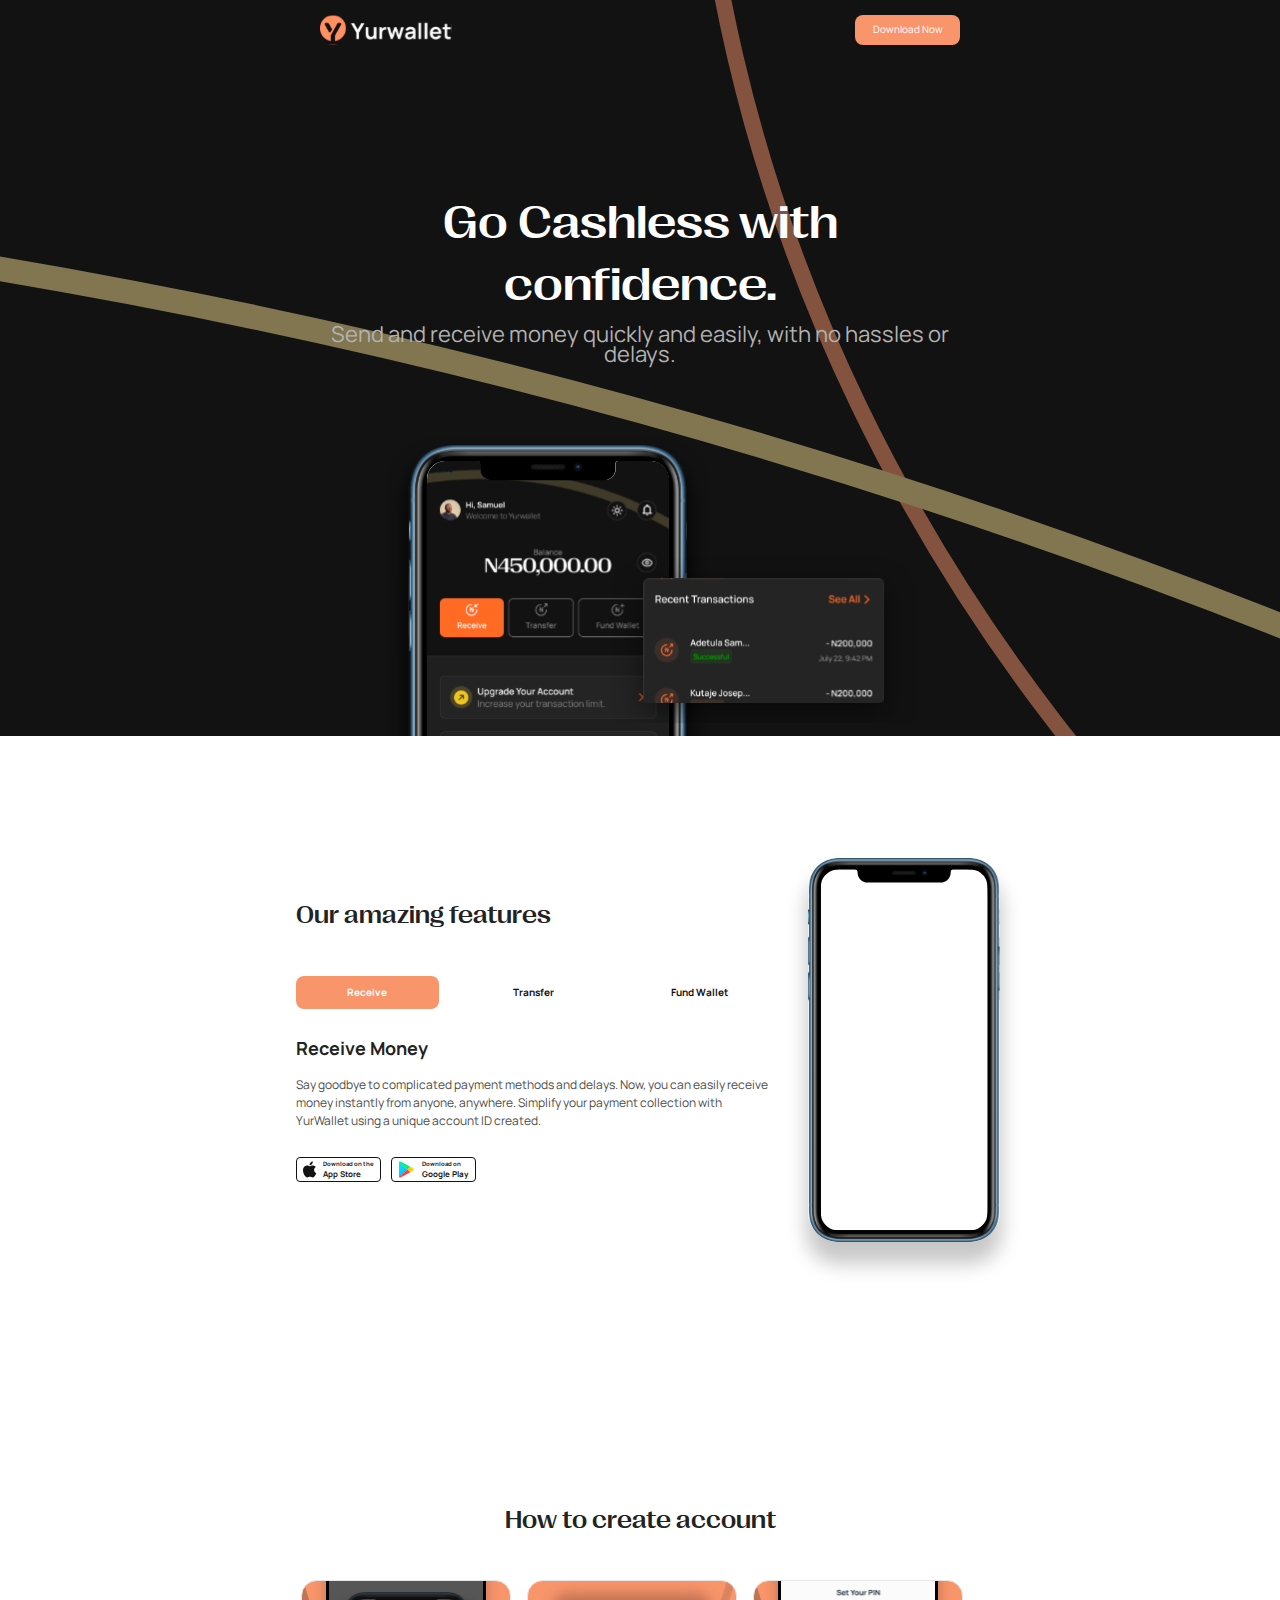
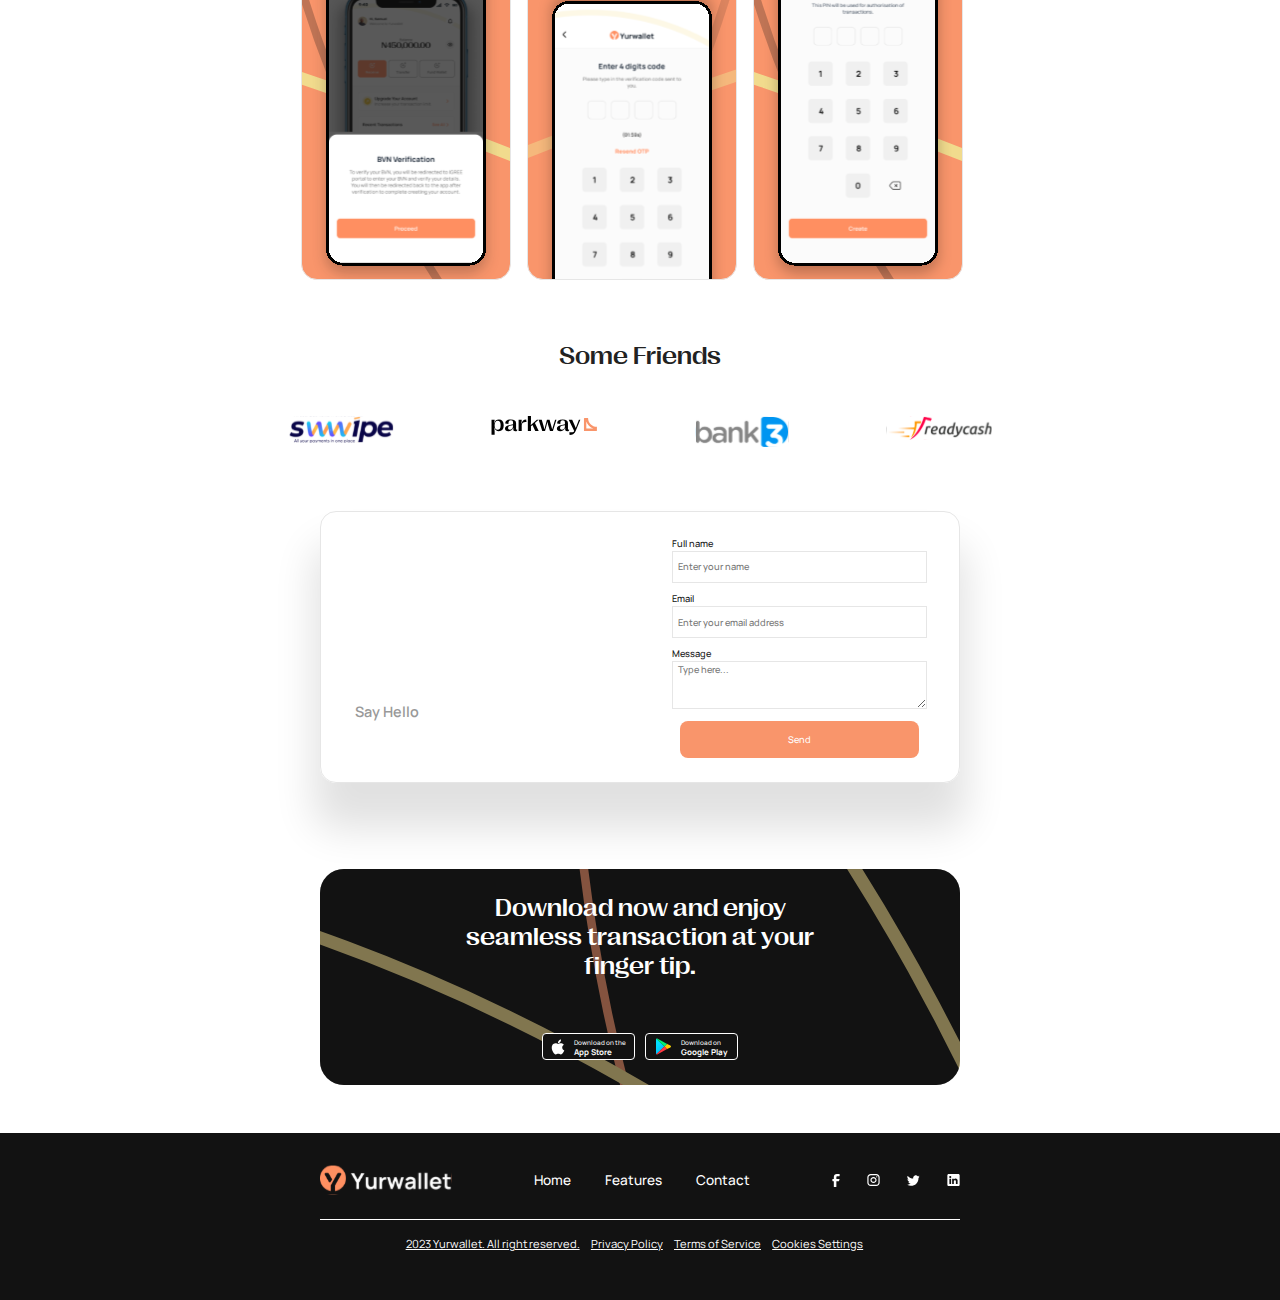
==== New folder/index.html @ c99b10f2 "test" ====
<!DOCTYPE html>
<html lang="en">

<head>
    <meta charset="UTF-8">
    <meta name="viewport" content="width=device-width, initial-scale=1.0">
    <title>Yurwallet</title>
    <link href="https://fonts.googleapis.com/css2?family=Manrope:wght@400;500;600;700;800&family=Nunito:wght@200;300;400;500;700&family=Roboto:wght@100;400&display=swap" rel="stylesheet">
    <link rel="stylesheet" href="https://cdn.jsdelivr.net/npm/bootstrap@5.3.0-alpha1/dist/css/bootstrap.min.css">
    <link rel="stylesheet" href="style.css">
</head>
<body>
    <nav id="mainNavbar" class="navbar navbar-dark navbar-expand-md py-0 px-3 fixed-top">
        <div class="nav-items">
            <img src="images\logo.svg" alt="" class="logo">
            <button class="download">Download Now</button>
        </div>
    </nav>
        <section class="hero">
            <div class="init-txt">
                <h3>Go Cashless with <br>confidence.</h3>
                <p>Send and receive money quickly and easily, with no hassles or delays.</p>
            </div>
            <div class="sample">
                <img src="images\topdisplay.svg" alt="" class="iphone-top">
                <img src="images\menu.svg" alt="" class="menu">
            </div>
        </section>

        <section class="features">
            <div class="ft-box">
                <h3>Our amazing features</h3>
                <div class="link-cont">
                    <button onclick= "receive()" class="btn link1 clicked">Receive</button>
                    <button class="btn link2">Transfer</button>
                    <button class="btn link3">Fund Wallet</button>
                </div>
                <h4 class="heading">Receive Money</h4>
                <div class="content">
                    <p class="prg">Say goodbye to complicated payment methods and delays. Now, you can easily receive money instantly from anyone, anywhere. Simplify your payment collection with YurWallet using a unique account ID created.</p>
                    <div class="apps">
                        <div class="appstore">
                            <img src="images\apple.svg" alt="">
                            <a href=""><span>Download on the</span><br>App Store</a>
                        </div>
                        <div class="playstore">
                            <img src="images\playstr.svg" alt="">
                            <a href=""><span>Download on</span><br>Google Play</a>
                        </div>
                    </div>
                </div>
            </div>
            <div class="boxx">
                <img src="images\iphone.svg" alt="" class="iphone">
                <img src="images\screenplain.svg" alt="" class="state">
            </div>
        </section>

        <section class="more-details">
            <h3>How to create account</h3>
            <div class="guide">
                <div class="bvnbox">
                    <img src="images\bvn.svg" alt="" class="bvn">
                    <div class="bvn-txt">
                        <p class="hd">Verify Bvn</p>
                        <p class="txt">Launch the downloaded application,<br> tap the "Create account" button, input<br> your BVN and validate the BVN<br> information provided.</p>
                    </div>
                </div>
                <div class="otpbox">
                    <div class="otp-txt">
                        <p class="hd">Verify Details With OTP</p>
                        <p class="txt">Tap the "Continue" button to create a<br> password for your account login and<br> enter the four-digit OTP sent to your<br> registered phone number.</p>
                    </div>
                    <img src="images\otp.svg" alt="" class="otp">
                </div>
                <div class="pinbox">
                    <img src="images\pin.svg" alt="" class="pin">
                    <div class="pin-txt">
                        <p class="hd">Set A Transaction PIN</p>
                        <p class="txt">You will be required to create a four-<br>digit transaction PIN for your account.<br> Once that is completed, proceed to<br> the YurWallet home page.</p>
                    </div>
                </div>
            </div>
            <h3>Some Friends</h3>
            <div class="companies">
                <img src="images\swipe.svg" alt="">
                <img src="images\parkway.svg" alt="">
                <img src="images\bank3d.svg" alt="">
                <img src="images\readycash.svg" alt="">
            </div>
        </section>

        <section class="ad-box">
            <div class="formbox">
                <div class="vidbox">
                    <video autoplay muted loop src="images\video.mp4"></video>
                    <p>Say Hello <br><span>0700007275929</span></p>
                </div>
                <form action="">
                    <label for="full-name">
                        Full name
                        <input placeholder="Enter your name" id="full-name" type="text" name="full-name" required>
                    </label>
                    <label for="email">
                        Email
                        <input placeholder="Enter your email address" id="email" type="email" name="email" required>
                    </label>
                    <label for="message">
                        Message 
                        <textarea id="message" rows="3" cols="30" name="message" placeholder="Type here..."></textarea>
                    </label>
                    <button type="submit" id="submit">Send</button>
                </form>
            </div>
            <div class="download-box">
                <h3>Download now and enjoy <br>seamless transaction at your <br>finger tip.</h3>
                <div class="apps2">
                    <div class="appstore2">
                        <img src="images\apple2.svg" alt="">
                        <a href=""><span>Download on the</span><br>App Store</a>
                    </div>
                    <div class="playstore2">
                        <img src="images\playstr.svg" alt="">
                        <a href=""><span>Download on</span><br>Google Play</a>
                    </div>
                </div>
           </div>
        </section>

        
        <section class="footer">
            <div class="yurline">
                <img src="images/logo.svg" alt="" class="logo2">
                <div class="contact">
                    <a href="#">Home</a>
                    <a href="#">Features</a>
                    <a href="#">Contact</a>
                </div>
                <div class="socials">
                    <img src="./images/fb.svg" alt="" class="fb">
                    <img src="./images/ig.svg" alt="" class="">
                    <img src="./images/twitter.svg" alt="">
                    <img src="./images/linkedin.svg" alt="">
                </div>
            </div>
            <div class="cpy-line">
                <a href="">2023 Yurwallet. All right reserved.</a>
                <a href="">Privacy Policy</a>
                <a href="">Terms of Service</a>
                <a href="">Cookies Settings</a>
            </div>
        </section>



    <script src="https://code.jquery.com/jquery-3.3.1.slim.min.js" integrity="sha384-q8i/X+965DzO0rT7abK41JStQIAqVgRVzpbzo5smXKp4YfRvH+8abtTE1Pi6jizo"
    crossorigin="anonymous"></script>
    <script src="https://cdn.jsdelivr.net/npm/@popperjs/core@2.11.6/dist/umd/popper.min.js" integrity="sha384-oBqDVmMz9ATKxIep9tiCxS/Z9fNfEXiDAYTujMAeBAsjFuCZSmKbSSUnQlmh/jp3" crossorigin="anonymous"></script>
    <script src="https://cdn.jsdelivr.net/npm/bootstrap@5.3.0-alpha1/dist/js/bootstrap.min.js" integrity="sha384-mQ93GR66B00ZXjt0YO5KlohRA5SY2XofN4zfuZxLkoj1gXtW8ANNCe9d5Y3eG5eD" crossorigin="anonymous"></script>

    <script src="script.js"></script>
</body>
</html>
---- New folder/style.css ----
@font-face{
    font-family: myFont;
    src: url(./fonts/PPRightGothic-WideMedium.woff);
}
::-webkit-scrollbar{
    display: none;
}
*{
    margin: 0;
    padding: 0;
    box-sizing: border-box;
}
body{
   margin: 0;
}


.navbar{
    height: 60px;
    padding-left: 100px;
    display: flex;
    justify-content: space-evenly;
}
.navbar.scrolled {
    background:#121212;
}
.nav-items{
    width: 17rem;
    display: flex;
    flex-direction: row;
    justify-content: space-between;
    align-items: center;
}
.logo{
    height: 1.875rem;
}
.download{
    width: 6.563rem;
    height: 1.875rem;
    background-color: #F9956B;
    border: none;
    border-radius: 0.5rem;
    font-family: 'Manrope';
    font-style: normal;
    font-weight: 400;
    font-size: 0.625rem;
    line-height: 0.938rem;
    color: #FFFFFF;
}


.hero{
    width: 100%;
    padding-top: 3rem;
    display: flex;
    flex-direction: column;
    justify-content: center;
    align-items: center;
    background-image: url(./images/vector1.svg);
    background-size: cover;
    background-repeat: no-repeat;
    background-position: center;
    background-color: #121212;
    position: relative;
    isolation: isolate;
    overflow:hidden;
}
.hero::after{
    content: '';
    position: absolute;
    inset: 0;
    z-index: -1;
    background: #121212;
    opacity: .5;
}
.init-txt{
    height: 13rem;
    width: 95%;
    text-align: center;
    font-family: myFont;
    overflow: hidden;
}
.init-txt h3{
    margin-top: 25rem;
    font-style: normal;
    font-weight: 500;
    font-size: 2rem;
    line-height: 3rem;
    color: #FFFFFF;
    transition: cubic-bezier(.03,1.11,.96,1.13) 1.3s;
}
.init-txt p{
    font-family: "Manrope", sans-serif;
    font-style: normal;
    font-weight: 400;
    font-size: 0.8rem;
    line-height: 0.8rem;
    color: #B3B3B3;
    transition: cubic-bezier(.03,1.11,.96,1.12) 1s;
}
.show-hero .init-txt h3{
    transform: translateY(-23rem);
}
.show-hero .init-txt p{
    transform: translateY(-23rem);
}
.sample{
    height: 15rem;
    width: 100%;
    padding-left: 1.5rem;
    display: flex;
    align-items: end;
    justify-content: center;
}
.iphone-top{
    width: 15rem;
    height: 15rem;
    margin-bottom: -10rem;
    z-index: 0;
    position: relative;
    transition: cubic-bezier(.03,1.11,.96,1.12) 1s;
}
.menu{
    width: 10rem;
    margin-left: -5rem;
    margin-bottom: -3rem;
    z-index: 1;
    position: relative;
    transition: cubic-bezier(.03,1.11,.96,1.12) 1s;
}
.show-hero .iphone-top{
    transform: translateY(-9rem);
}
.show-hero .menu{
    transform: translateY(-4.3rem);
}


.features{
    width: 100%;
    padding-top: 4rem;
    padding-bottom: 4rem;
    display: flex;
    flex-direction: column;
    justify-content: center;
    align-items: center;
    background-image: url(./images/featuresbkg.svg);
    background-size: cover;
    background-position: center;
}
.ft-box{
    width: 95%;
    padding-top: 3%;
    padding-right: 5px;
    display: flex;
    flex-direction: column;
}
.content{
    height: 12rem;
    width: 100%;
    display: flex;
    flex-direction: column;
    overflow: hidden;
}
.ft-box h3{
    font-family: myFont;
    font-style: normal;
    font-weight: 500;
    font-size: 1.5rem;
    line-height: 2.5rem;
    color: #222222;
}
.link-cont{
    width: 100%;
    margin-top: 7%;
    margin-bottom: 4%;
    display: flex;
    flex-direction: row;
    justify-content: space-between;
}
.link1, .link2, .link3{
    width: 30%;
    height: 2.063rem;
    color: #121212;
    background: none;
    border: none;
    border-radius: 0.5rem;
    font-family: "Manrope", sans-serif;
    font-style: normal;
    font-weight: 700;
    font-size: 0.625rem;
    line-height: 0.938rem;
}
.btn:hover{
    background-color: #F9956B;
    color: #FFFFFF;
    transition: .3s;
}
.clicked{
    background-color: #F9956B;
    color: #FFFFFF;
}
.heading{
    font-family: "Manrope", sans-serif;
    font-style: normal;
    font-weight: 700;
    font-size: 1.125rem;
    line-height: 2.5rem;
    color: #222222;
}
.prg{
    font-family: "Manrope", sans-serif;
    font-style: normal;
    font-weight: 400;
    font-size: 0.75rem;
    line-height: 1.125rem;
    color: #4D4D4D;
    margin-top: -8.3rem;
    transition: 1s;
    opacity: 0;
}
.show-ft .prg{
    transform: translateY(8.3rem);
    opacity: 1;
}
.show-ft .apps{
    transform: translateY(9rem);
    opacity: 1;
}
.apps{
    height: fit-content;
    width: 11.25rem;
    display: flex;
    flex-direction: row;
    justify-content: space-between;
    transition: cubic-bezier(.03,1.11,.96,1.13) 1.3s;
    opacity: 0;
}
.appstore, .playstore{
    width: 5.313rem;
    height: 1.563rem;
    border-radius: 0.25rem;
    border: 0.031rem solid #121212;
    display: flex;
    flex-direction: row;
    justify-content: space-evenly;
}
.appstore a{
    font-family: 'Manrope';
    font-style: normal;
    font-weight: 700;
    font-size: 0.5rem;
    line-height: 0.563rem;
    text-decoration: none;
    color: #121212;
}
.appstore img{
    width: 0.875rem;
}
.playstore img{
    width: 0.938rem;
}
.playstore a{
    font-family: 'Manrope';
    font-style: normal;
    font-weight: 700;
    font-size: 0.5rem;
    line-height: 0.563rem;
    text-decoration: none;
    color: #121212;
}
.apps span{
    font-family: 'Manrope';
    font-style: normal;
    font-weight: 700;
    font-size: 0.375rem;
    line-height: 0.563rem;
}
.boxx{
    display: flex;
    justify-content: center;
    align-items: center;
    margin-bottom: 2rem;
}
.iphone{
    width: 10rem;
    z-index: 0;
    transition: ease-in-out .4s;
}
.state{
    position: absolute;
    z-index: 1;
    width: 8.75rem;
    transition: ease-in-out .4s;
    border-radius: 0.625rem;
}
.show-ft .iphone{
    transform: scale(1.2, 1.2);
    box-shadow: 0rem 1rem 1rem 0.1rem rgba(0, 0, 0, 0.22);
    border-radius: 25px;
}
.show-ft .state{
    transform: scale(1.2, 1.2);
}



.more-details{
    width: 100%;
    padding-top: 4rem;
    padding-bottom: 3rem;
    display: flex;
    flex-direction: column;
    justify-content: space-between;
    align-items: center;
    background: #FFFFFF;
}
.more-details h3{
    margin-bottom: 3rem;
    font-family: myFont;
    font-style: normal;
    font-weight: 500;
    font-size: 1.5rem;
    line-height: 1.5rem;
    color: #222222;
    align-self: center;
    justify-self: center;
}
.guide{
    display: flex;
    flex-direction: column;
    justify-content: center;
}
.bvnbox{
    width: 13.125rem;
    height: 18.75rem;
    margin-bottom: 2rem;
    background-color: #F9956B;
    border: 1px solid #E6E6E6;
    border-radius: 1rem;
    display: flex;
    flex-direction: column;
    justify-content: start;
    justify-self: center;
    align-items: center;
    background-image: url(./images/bvnbkg.svg);
    background-size: cover;
    background-position: center;
    overflow: hidden;
    position: relative;
    isolation: isolate;
    transition: 1.5s;
}
.otpbox{
    width: 13.125rem;
    height: 18.75rem;
    margin-bottom: 2rem;
    background-color: #F9956B;
    border: 1px solid #E6E6E6;
    border-radius: 1rem;
    display: flex;
    flex-direction: column;
    justify-content: end;
    justify-self: center;
    align-items: center;
    background-image: url(./images/otpbkg.svg);
    background-size: cover;
    background-position: center;
    position: relative;
    isolation: isolate;
    overflow: hidden;
    transition: 1.5s;
}
.pinbox{
    width: 13.125rem;
    height: 18.75rem;
    margin-bottom: 2rem;
    background-color: #F9956B;
    border: 1px solid #E6E6E6;
    border-radius: 1rem;
    display: flex;
    flex-direction: column;
    justify-content: start;
    justify-self: center;
    align-items: center;
    background-image: url(./images/bvnbkg.svg);
    background-size: cover;
    background-position: center;
    overflow: hidden;
    position: relative;
    isolation: isolate;
    transition: 1.5s;
}
.bvnbox:hover{
    box-shadow: 0rem 2.5rem 2.5rem 0.313rem rgba(0, 0, 0, 0.19);
}
.otpbox:hover{
    box-shadow: 0rem 2.5rem 2.5rem 0.313rem rgba(0, 0, 0, 0.19);
}
.pinbox:hover{
    box-shadow: 0rem 2.5rem 2.5rem 0.313rem rgba(0, 0, 0, 0.19);
}
.bvnbox::after{
    content: '';
    position: absolute;
    inset: 0;
    z-index: -1;
    background: #F9956B;
    opacity: 0;
    border-radius: 1rem;
}
.otpbox::after{
    content: '';
    position: absolute;
    inset: 0;
    z-index: -1;
    background: #F9956B;
    opacity: 0;
    border-radius: 1rem;
}
.pinbox::after{
    content: '';
    position: absolute;
    inset: 0;
    z-index: -1;
    background: #F9956B;
    opacity: 0;
    border-radius: 1rem;
}
.bvn, .otp, .pin{
    width: 90%;
    transition: cubic-bezier(.03,1.11,.96,1) 1.5s;
}
.bvn, .pin{
    align-self: center;
    justify-self: start;
}
.otp{
    align-self: center;
    justify-self: end;
}
.bvnbox:hover .bvn{
    transform: translateY(-7.5rem);
}
.otpbox:hover .otp{
    transform: translateY(7.5rem);
}
.pinbox:hover .pin{
    transform: translateY(-7.5rem);
}
.bvn-txt, .pin-txt{
    width: 100%;
    margin-top: 0.375rem;
    display: flex;
    flex-direction: column;
    justify-content: center;
    transition: cubic-bezier(.03,1.11,.96,1.02) 1.5s;
}
.otp-txt{
    width: 100%;
    margin-bottom: 0.375rem;
    display: flex;
    flex-direction: column;
    justify-content: center;
    padding: 0;
    transition: cubic-bezier(.03,1.11,.96,1.02) 1.5s;
}
.bvnbox:hover .bvn-txt{
    transform: translateY(-7rem);
}
.otpbox:hover .otp-txt{
    transform: translateY(7.5rem);
}
.pinbox:hover .pin-txt{
    transform: translateY(-7rem);
}
.hd{
    margin-left: 1.2rem;
    font-family: 'Manrope', sans-serif;
    font-style: normal;
    font-weight: 600;
    font-size: 0.8rem;
    line-height: 0.313rem;
    color: #FFFFFF;
}
.txt{
    margin-left: 1.2rem;
    font-family: 'Manrope', sans-serif;
    font-style: normal;
    font-weight: 600;
    font-size: 0.563rem;
    line-height: 1.6;
    color: #FFFFFF;
}
.companies{
    width: 17rem;
    display: flex;
    flex-direction: row;
    justify-content: space-between;
    align-items: start;
}
.companies img{
    max-width: 15%;
}


.ad-box{
    width: 100%;
    display: flex;
    flex-direction: column;
    justify-content: center;
    align-items: center;
    background-color: #FFFFFF;
    padding-bottom: 3rem;
}
.formbox{
    display: flex;
    flex-direction: column;
    margin-top: 0;
    grid-column: span 2;
    height: 30rem;
    width: 17rem;
    margin-bottom: 3rem;
    border-radius: 1rem;
    border: 0.719528px solid #E6E6E6;;
    box-shadow: 0rem 2.5rem 2.5rem 0.313rem rgba(0, 0, 0, 0.12);
}

.vidbox{
    height: 40%;
    width: 100%;
    isolation: isolate;
    position: relative;
    display: flex;
}
video{
    object-fit: cover;
    width: 100%;
    height: 100%;
    position: absolute;
    z-index: -1;
    border-top-left-radius: 1rem;
    border-top-right-radius: 1rem;
    margin-bottom: 10rem;
}
.vidbox p{
    align-self: end;
    margin: 1rem;
    color: #999999;
    font-family: 'Manrope';
    font-style: normal;
    font-weight: 600;
    font-size: 0.9rem;
    line-height: 1.5rem;
}
.vidbox span{
    color: #FFFFFF;
    font-family: myFont;
    font-weight: 400;
    font-size: 1.1rem;
    line-height: 0.938rem;
}
form{
    padding-top: 1.5rem;
    display: flex;
    flex-direction: column;
    align-items: center;
    width: 100%;
    height: 60%;
}
label{
    width: 80%;
    margin-bottom: 0.5rem;
    font-family: 'Manrope';
    font-style: normal;
    font-weight: 500;
    font-size: 0.58rem;
    line-height: 0.938rem;
    color: #121212;
}
input{
    width: 100%;
    height: 2rem;
    font-family: 'Manrope';
    font-style: normal;
    font-weight: 500;
    font-size: 0.58rem;
    line-height: 0.938rem;
    padding-left: 0.3rem;
    padding-right: 0.3rem;
    border: 1px solid #E6E6E6;
}
#message{
    width: 100%;
    height: 3rem;
    font-family: 'Manrope';
    font-style: normal;
    font-weight: 500;
    font-size: 0.58rem;
    line-height: 0.938rem;
    text-align: start;
    padding-left: 0.3rem;
    padding-right: 0.3rem;
    border: 1px solid #E6E6E6;
}
#submit{
    width: 75%;
    height: 4em;
    font-family: 'Manrope';
    font-style: normal;
    font-weight: 500;
    font-size: 0.58rem;
    line-height: 0.938rem;
    color: #FFFFFF;
    background-color: #F9956B;
    border: none;
    border-radius: 0.5rem;
}
.download-box{
    height: 20rem;
    width: 17rem;
    display: flex;
    flex-direction: column;
    justify-content: space-evenly;
    align-items: center;
    background-color: #121212;
    background-image: url(./images/bottomvector.svg);
    background-size: cover;
    background-repeat: no-repeat;
    border-radius: 1.5rem;
    position: relative;
    isolation: isolate;
    margin-top: 3%;
}
.download-box::after{
    content: '';
    position: absolute;
    inset: 0;
    z-index: -1;
    background: #121212;
    opacity: .5;
    border-radius: 1.5rem;
}
.ad-txt{
    width: 70%;
    height: fit-content;
}
.download-box h3{
    font-family: myFont;
    font-style: normal;
    font-weight: 500;
    font-size: 1.1rem;
    line-height: 1.5rem;
    color: #FFFFFF;
    text-align: center;
}
.apps2{
    height: fit-content;
    width: 12.25rem;
    margin-top: 3%;
    display: flex;
    flex-direction: row;
    justify-content: space-between;
}
.appstore2, .playstore2{
    width: 5.8rem;
    height: 1.7rem;
    background-color: #121212;
    border-radius: 0.25rem;
    border: 0.063rem solid #FFFFFF;;
    display: flex;
    flex-direction: row;
    justify-content: space-evenly;
    align-items: center;
}
.appstore2 a{
    font-family: 'Manrope';
    font-style: normal;
    font-weight: 700;
    font-size: 0.5rem;
    line-height: 0.563rem;
    text-decoration: none;
    color: #FFFFFF;
}
.appstore2 img{
    width: 0.875rem;
}
.playstore2 img{
    width: 0.938rem;
}
.playstore2 a{
    font-family: 'Manrope';
    font-style: normal;
    font-weight: 700;
    font-size: 0.5rem;
    line-height: 0.563rem;
    text-decoration: none;
    color: #FFFFFF;
}
.apps2 span{
    font-family: 'Manrope';
    font-style: normal;
    font-weight: 500;
    font-size: 0.4rem;
    line-height: 0.563rem;
}



.footer{
    display: flex;
    flex-direction: column;
    justify-content: center;
    align-items: center;
    background-color: #121212;
    padding-top: 2rem;
    padding-bottom: 2rem;
}
.yurline{
    width: 17rem;
    display: flex;
    flex-direction: column;
    justify-content: center;
    align-items: center;
    border-bottom: 0.063rem solid white;
    width: 17rem;
    padding-bottom: 1.5rem;
    margin-bottom: 1rem;
}
.logo2{
    height: 1.875rem;
    display: none;
}
.contact{
    width: 13.5rem;
    height: 1.875rem;
    display: flex;
    flex-direction: row;
    justify-content: space-between;
    align-items: center;
}
.socials{
    width: 8rem;
    height: 1.875rem;
    display: flex;
    flex-direction: row;
    justify-content: space-between;
    align-items: center;
}
.socials img{
    width: 0.8rem;
}
.fb{
    max-width: 0.5rem;
}
.contact a{
    text-decoration: none;
    font-family: 'Manrope', sans-serif;
    font-style: normal;
    font-weight: 500;
    font-size: 0.85rem;
    line-height: 0.563rem;
    color: #FFFFFF;
}
.cpy-line{
    width: 17rem;
    display: flex;
    flex-direction: column;
    justify-content: center;
    align-items: center;
}
.cpy-line a{
    font-family: 'Manrope', sans-serif;
    font-style: normal;
    font-weight: 400;
    font-size: 0.7rem;
    line-height: 1rem;
    color: #FFFFFF;
    text-decoration: underline;
    padding-bottom: 1rem;
}


@media screen and (min-width:650px){
    .nav-items{
        width: 40rem;
    }
    .iphone-top{
        width: 18rem;
        height: 18rem;
    }
    .menu{
        width: 14rem;
        margin-bottom: -4em;
        margin-left: -8rem;
    }


    .features{
        flex-direction: row;
        align-items: center;
        padding-left: 1rem;
        padding-right: 2rem;
    }
    .ft-box{
        width: 30rem;
        margin-right: 2rem;
    }
    .guide{
        flex-direction: row;
        margin-bottom: 2rem;
    }
    .bvnbox, .otpbox{
        margin-right: 0.5rem;
    }
    .companies{
        width: 40rem;
    }


    .formbox{
        flex-direction: row;
        width: 40rem;
        height: 17rem;
        border-radius: 1rem;
    }
    .vidbox{
        width: 50%;
        height: 100%;
        border-radius: 0;
    }
    video{
        border-radius: 0;
        border-top-left-radius: 1rem;
        border-bottom-left-radius: 1rem;
    }
    .vidbox p{
        margin: 2.1rem;
    }
    form{
        width: 50%;
        height: 100%;
        border-radius: 0;
    }
    .download-box{
        height: 13.5rem;
        width: 40rem;
    }

    .yurline{
        width: 40rem;
        flex-direction: row;
        justify-content: space-between;
    }
    .logo2{
        display: unset;
    }
    .cpy-line{
        width: 40rem;
        flex-direction: row;
    }
    .cpy-line a{
        margin-right: 1em;
    }
}


@media screen and (min-width:950px){
    .hero{
        padding-top: 10em;
    }
    .init-txt{
        height: 15rem;
        margin-bottom: 6em;
        width: 40rem;
    }
    .init-txt h3{
        font-size: 2.938rem;
        line-height: 3.875rem;
    }
    .init-txt p{
        font-size: 1.375rem;
        line-height: 1.25rem;
    }
    .iphone-top{
        width: 20rem;
        height: 20rem;
        margin-bottom: -13em;
    }
    .show-hero .iphone-top{
        transform: translateY(-12rem);
    }
    .menu{
        width: 19rem;
        margin-bottom: -7.5em;
        margin-left: -6em;
    }
    .show-hero .menu{
        transform: translateY(-8.3rem);
    }


    .features{
        flex-direction: row;
        padding: 8em;
    }
    .ft-box{
        width: 30rem;
        margin-right: 3rem;
    }
    .guide{
        flex-direction: row;
    }
    .bvnbox, .otpbox, .pinbox{
        margin-right: 1rem;
        width: 13.125rem;
        height: 18.75rem;
    }
    .bvn-txt, .pin-txt{
        margin-top: 0.375rem;
    }
    .otp-txt{
        display: flex;
        margin-bottom: 0.375rem;
    }
    .hd{
        font-size: 0.8rem;
        line-height: 0.313rem;
        margin-left: 1.2rem;
    }
    .txt{
        font-size: 0.563rem;
        line-height: 1.6;
        margin-left: 1.2rem;
    }
    .bvnbox:hover .bvn-txt{
        transform: translateY(-7rem);
    }
    .otpbox:hover .otp-txt{
        transform: translateY(7.2rem);
    }
    .pinbox:hover .pin-txt{
        transform: translateY(-7rem);
    }
    .companies{
        width: 44rem;
    }
    .more-details{
        padding-top: 7rem;
        padding-bottom: 4rem;
    }

    .download-box h3{
        font-size: 1.5rem;
        line-height: 1.8rem;
    }
}
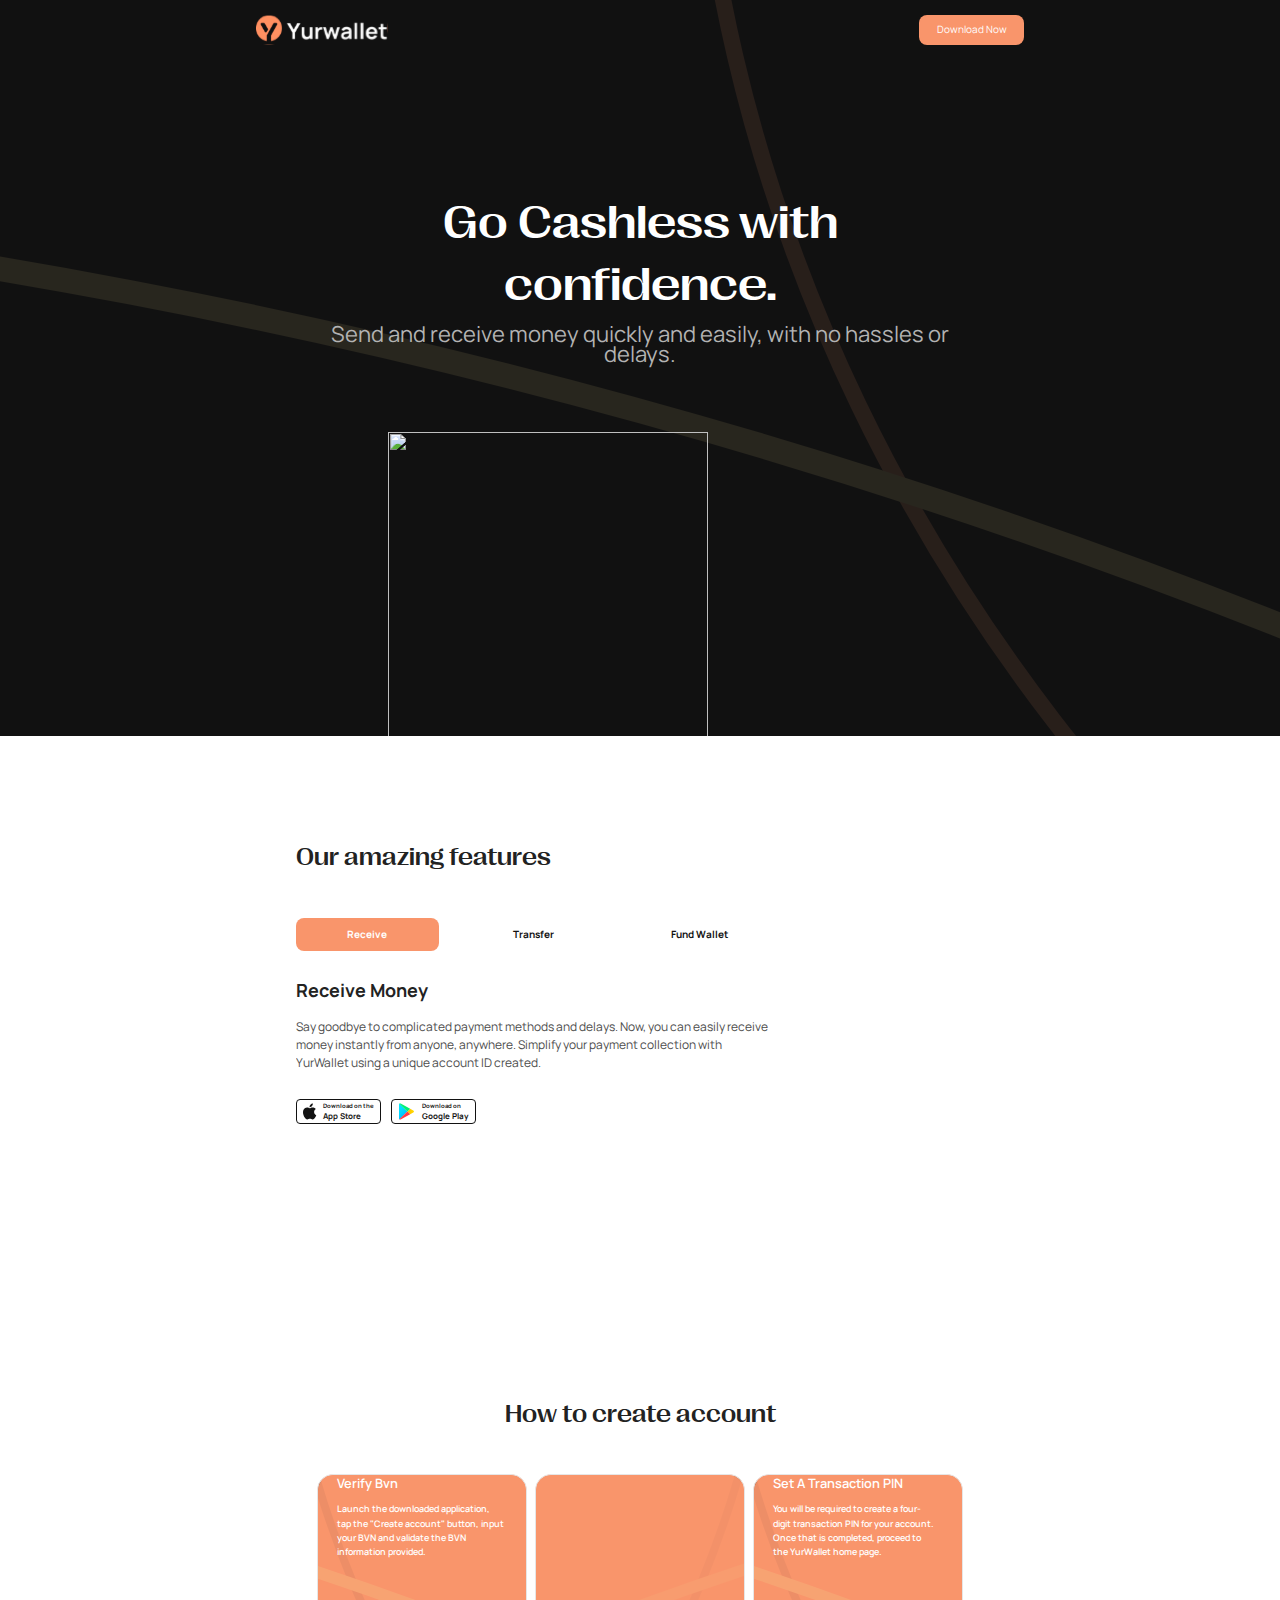
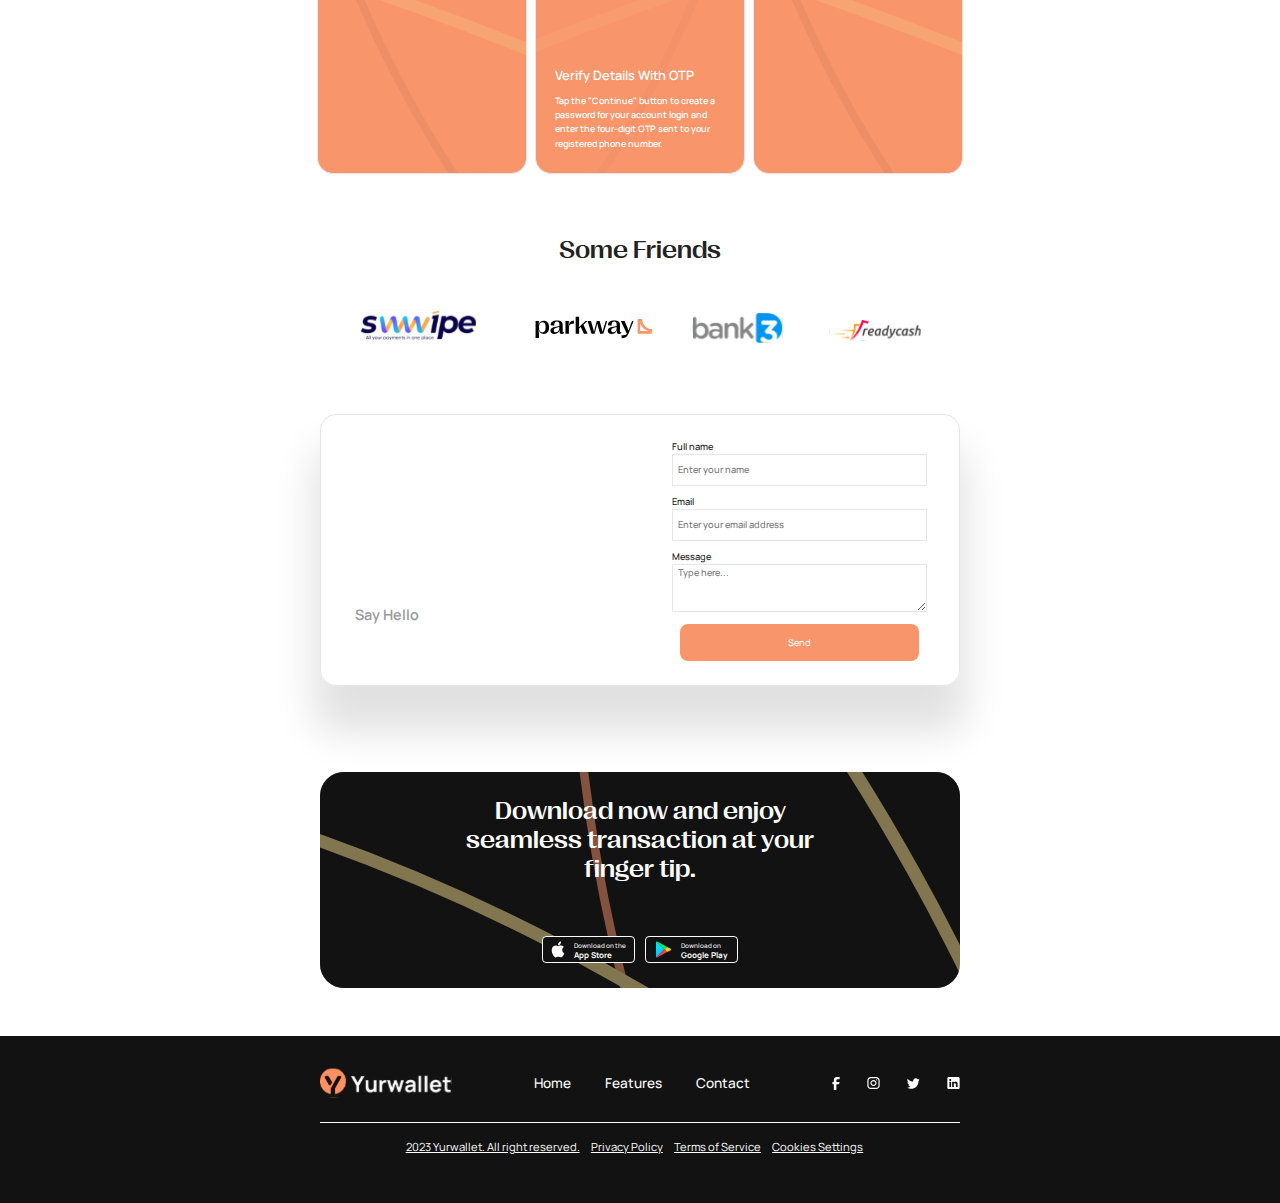
==== commit 1e4ef80b: "test5" ====
--- a/New folder/index.html
+++ b/New folder/index.html
@@ -11,10 +11,8 @@
 </head>
 <body>
     <nav id="mainNavbar" class="navbar navbar-dark navbar-expand-md py-0 px-3 fixed-top">
-        <div class="nav-items">
-            <img src="images\logo.svg" alt="" class="logo">
-            <button class="download">Download Now</button>
-        </div>
+        <img src="images\logo.svg" alt="" class="logo">
+        <button class="download">Download Now</button>
     </nav>
         <section class="hero">
             <div class="init-txt">
@@ -22,8 +20,8 @@
                 <p>Send and receive money quickly and easily, with no hassles or delays.</p>
             </div>
             <div class="sample">
-                <img src="images\topdisplay.svg" alt="" class="iphone-top">
-                <img src="images\menu.svg" alt="" class="menu">
+                <img src="images\topdisplay2.png" alt="" class="iphone-top">
+                <img src="images\menu2.png" alt="" class="menu">
             </div>
         </section>
 
@@ -32,8 +30,8 @@
                 <h3>Our amazing features</h3>
                 <div class="link-cont">
                     <button onclick= "receive()" class="btn link1 clicked">Receive</button>
-                    <button class="btn link2">Transfer</button>
-                    <button class="btn link3">Fund Wallet</button>
+                    <button onclick= "transfer()" class="btn link2">Transfer</button>
+                    <button onclick= "fund()" class="btn link3">Fund Wallet</button>
                 </div>
                 <h4 class="heading">Receive Money</h4>
                 <div class="content">
@@ -51,8 +49,7 @@
                 </div>
             </div>
             <div class="boxx">
-                <img src="images\iphone.svg" alt="" class="iphone">
-                <img src="images\screenplain.svg" alt="" class="state">
+                <img src="images\iphone.png" alt="" class="iphone">
             </div>
         </section>
 
@@ -60,7 +57,7 @@
             <h3>How to create account</h3>
             <div class="guide">
                 <div class="bvnbox">
-                    <img src="images\bvn.svg" alt="" class="bvn">
+                    <img src="images\bvn.png" alt="" class="bvn">
                     <div class="bvn-txt">
                         <p class="hd">Verify Bvn</p>
                         <p class="txt">Launch the downloaded application,<br> tap the "Create account" button, input<br> your BVN and validate the BVN<br> information provided.</p>
@@ -71,10 +68,10 @@
                         <p class="hd">Verify Details With OTP</p>
                         <p class="txt">Tap the "Continue" button to create a<br> password for your account login and<br> enter the four-digit OTP sent to your<br> registered phone number.</p>
                     </div>
-                    <img src="images\otp.svg" alt="" class="otp">
+                    <img src="images\otp.png" alt="" class="otp">
                 </div>
                 <div class="pinbox">
-                    <img src="images\pin.svg" alt="" class="pin">
+                    <img src="images\pin.png" alt="" class="pin">
                     <div class="pin-txt">
                         <p class="hd">Set A Transaction PIN</p>
                         <p class="txt">You will be required to create a four-<br>digit transaction PIN for your account.<br> Once that is completed, proceed to<br> the YurWallet home page.</p>
@@ -83,10 +80,14 @@
             </div>
             <h3>Some Friends</h3>
             <div class="companies">
-                <img src="images\swipe.svg" alt="">
-                <img src="images\parkway.svg" alt="">
-                <img src="images\bank3d.svg" alt="">
-                <img src="images\readycash.svg" alt="">
+                <div class="comp">
+                    <img src="images\swipe.svg" alt="">
+                    <img src="images\parkway.svg" alt="">
+                </div>
+                <div class="comp">
+                    <img src="images\bank3d.svg" alt="">
+                    <img src="images\readycash.svg" alt="">
+                </div>
             </div>
         </section>
 
--- a/New folder/style.css
+++ b/New folder/style.css
@@ -17,19 +17,11 @@
 
 .navbar{
     height: 60px;
-    padding-left: 100px;
-    display: flex;
-    justify-content: space-evenly;
+    display: flex;
+    justify-content: space-between;
 }
 .navbar.scrolled {
     background:#121212;
-}
-.nav-items{
-    width: 17rem;
-    display: flex;
-    flex-direction: row;
-    justify-content: space-between;
-    align-items: center;
 }
 .logo{
     height: 1.875rem;
@@ -71,7 +63,7 @@
     inset: 0;
     z-index: -1;
     background: #121212;
-    opacity: .5;
+    opacity: .9;
 }
 .init-txt{
     height: 13rem;
@@ -146,12 +138,13 @@
     align-items: center;
     background-image: url(./images/featuresbkg.svg);
     background-size: cover;
-    background-position: center;
+    /* background-position: center; */
 }
 .ft-box{
     width: 95%;
     padding-top: 3%;
     padding-right: 5px;
+    margin-bottom: 1rem;
     display: flex;
     flex-direction: column;
 }
@@ -284,22 +277,9 @@
 }
 .iphone{
     width: 10rem;
-    z-index: 0;
     transition: ease-in-out .4s;
 }
-.state{
-    position: absolute;
-    z-index: 1;
-    width: 8.75rem;
-    transition: ease-in-out .4s;
-    border-radius: 0.625rem;
-}
 .show-ft .iphone{
-    transform: scale(1.2, 1.2);
-    box-shadow: 0rem 1rem 1rem 0.1rem rgba(0, 0, 0, 0.22);
-    border-radius: 25px;
-}
-.show-ft .state{
     transform: scale(1.2, 1.2);
 }
 
@@ -391,13 +371,13 @@
     isolation: isolate;
     transition: 1.5s;
 }
-.bvnbox:hover{
+.show-dt .bvnbox{
     box-shadow: 0rem 2.5rem 2.5rem 0.313rem rgba(0, 0, 0, 0.19);
 }
-.otpbox:hover{
+.show-dt .otpbox{
     box-shadow: 0rem 2.5rem 2.5rem 0.313rem rgba(0, 0, 0, 0.19);
 }
-.pinbox:hover{
+.show-dt .pinbox{
     box-shadow: 0rem 2.5rem 2.5rem 0.313rem rgba(0, 0, 0, 0.19);
 }
 .bvnbox::after{
@@ -406,7 +386,7 @@
     inset: 0;
     z-index: -1;
     background: #F9956B;
-    opacity: 0;
+    opacity: .8;
     border-radius: 1rem;
 }
 .otpbox::after{
@@ -415,7 +395,7 @@
     inset: 0;
     z-index: -1;
     background: #F9956B;
-    opacity: 0;
+    opacity: .8;
     border-radius: 1rem;
 }
 .pinbox::after{
@@ -424,7 +404,7 @@
     inset: 0;
     z-index: -1;
     background: #F9956B;
-    opacity: 0;
+    opacity: .8;
     border-radius: 1rem;
 }
 .bvn, .otp, .pin{
@@ -439,13 +419,13 @@
     align-self: center;
     justify-self: end;
 }
-.bvnbox:hover .bvn{
+.show-dt .bvn{
     transform: translateY(-7.5rem);
 }
-.otpbox:hover .otp{
+.show-dt .otp{
     transform: translateY(7.5rem);
 }
-.pinbox:hover .pin{
+.show-dt .pin{
     transform: translateY(-7.5rem);
 }
 .bvn-txt, .pin-txt{
@@ -465,13 +445,13 @@
     padding: 0;
     transition: cubic-bezier(.03,1.11,.96,1.02) 1.5s;
 }
-.bvnbox:hover .bvn-txt{
+.show-dt .bvn-txt{
     transform: translateY(-7rem);
 }
-.otpbox:hover .otp-txt{
+.show-dt .otp-txt{
     transform: translateY(7.5rem);
 }
-.pinbox:hover .pin-txt{
+.show-dt .pin-txt{
     transform: translateY(-7rem);
 }
 .hd{
@@ -493,14 +473,19 @@
     color: #FFFFFF;
 }
 .companies{
-    width: 17rem;
-    display: flex;
-    flex-direction: row;
+    width: 14rem;
+    display: flex;
+    flex-direction: column;
+}
+.comp{
+    display: flex;
     justify-content: space-between;
-    align-items: start;
+}
+.companies :nth-of-type(1){
+    margin-bottom: 5px;
 }
 .companies img{
-    max-width: 15%;
+    width: 40%;
 }
 
 
@@ -782,9 +767,13 @@
 
 
 @media screen and (min-width:650px){
-    .nav-items{
-        width: 40rem;
-    }
+    .logo{
+        margin-left: 3rem;
+    }
+    .download{
+        margin-right: 3rem;
+    }
+
     .iphone-top{
         width: 18rem;
         height: 18rem;
@@ -815,6 +804,8 @@
     }
     .companies{
         width: 40rem;
+        flex-direction: row;
+        justify-content: space-evenly;
     }
 
 
@@ -866,6 +857,13 @@
 
 
 @media screen and (min-width:950px){
+    .logo{
+        margin-left: 15rem;
+    }
+    .download{
+        margin-right: 15rem;
+    }
+
     .hero{
         padding-top: 10em;
     }
@@ -900,29 +898,6 @@
     }
 
 
-    .features{
-        flex-direction: row;
-        padding: 8em;
-    }
-    .ft-box{
-        width: 30rem;
-        margin-right: 3rem;
-    }
-    .guide{
-        flex-direction: row;
-    }
-    .bvnbox, .otpbox, .pinbox{
-        margin-right: 1rem;
-        width: 13.125rem;
-        height: 18.75rem;
-    }
-    .bvn-txt, .pin-txt{
-        margin-top: 0.375rem;
-    }
-    .otp-txt{
-        display: flex;
-        margin-bottom: 0.375rem;
-    }
     .hd{
         font-size: 0.8rem;
         line-height: 0.313rem;
@@ -933,17 +908,14 @@
         line-height: 1.6;
         margin-left: 1.2rem;
     }
-    .bvnbox:hover .bvn-txt{
+    .show-dt .bvn-txt{
         transform: translateY(-7rem);
     }
-    .otpbox:hover .otp-txt{
-        transform: translateY(7.2rem);
-    }
-    .pinbox:hover .pin-txt{
+    .show-dt .otp-txt{
+        transform: translateY(7.5rem);
+    }
+    .show-dt .pin-txt{
         transform: translateY(-7rem);
-    }
-    .companies{
-        width: 44rem;
     }
     .more-details{
         padding-top: 7rem;
@@ -954,4 +926,13 @@
         font-size: 1.5rem;
         line-height: 1.8rem;
     }
+}
+
+@media screen and(min-width: 1920px){
+    .logo{
+        margin-left: 22rem;
+    }
+    .download{
+        margin-right: 22rem;
+    }
 }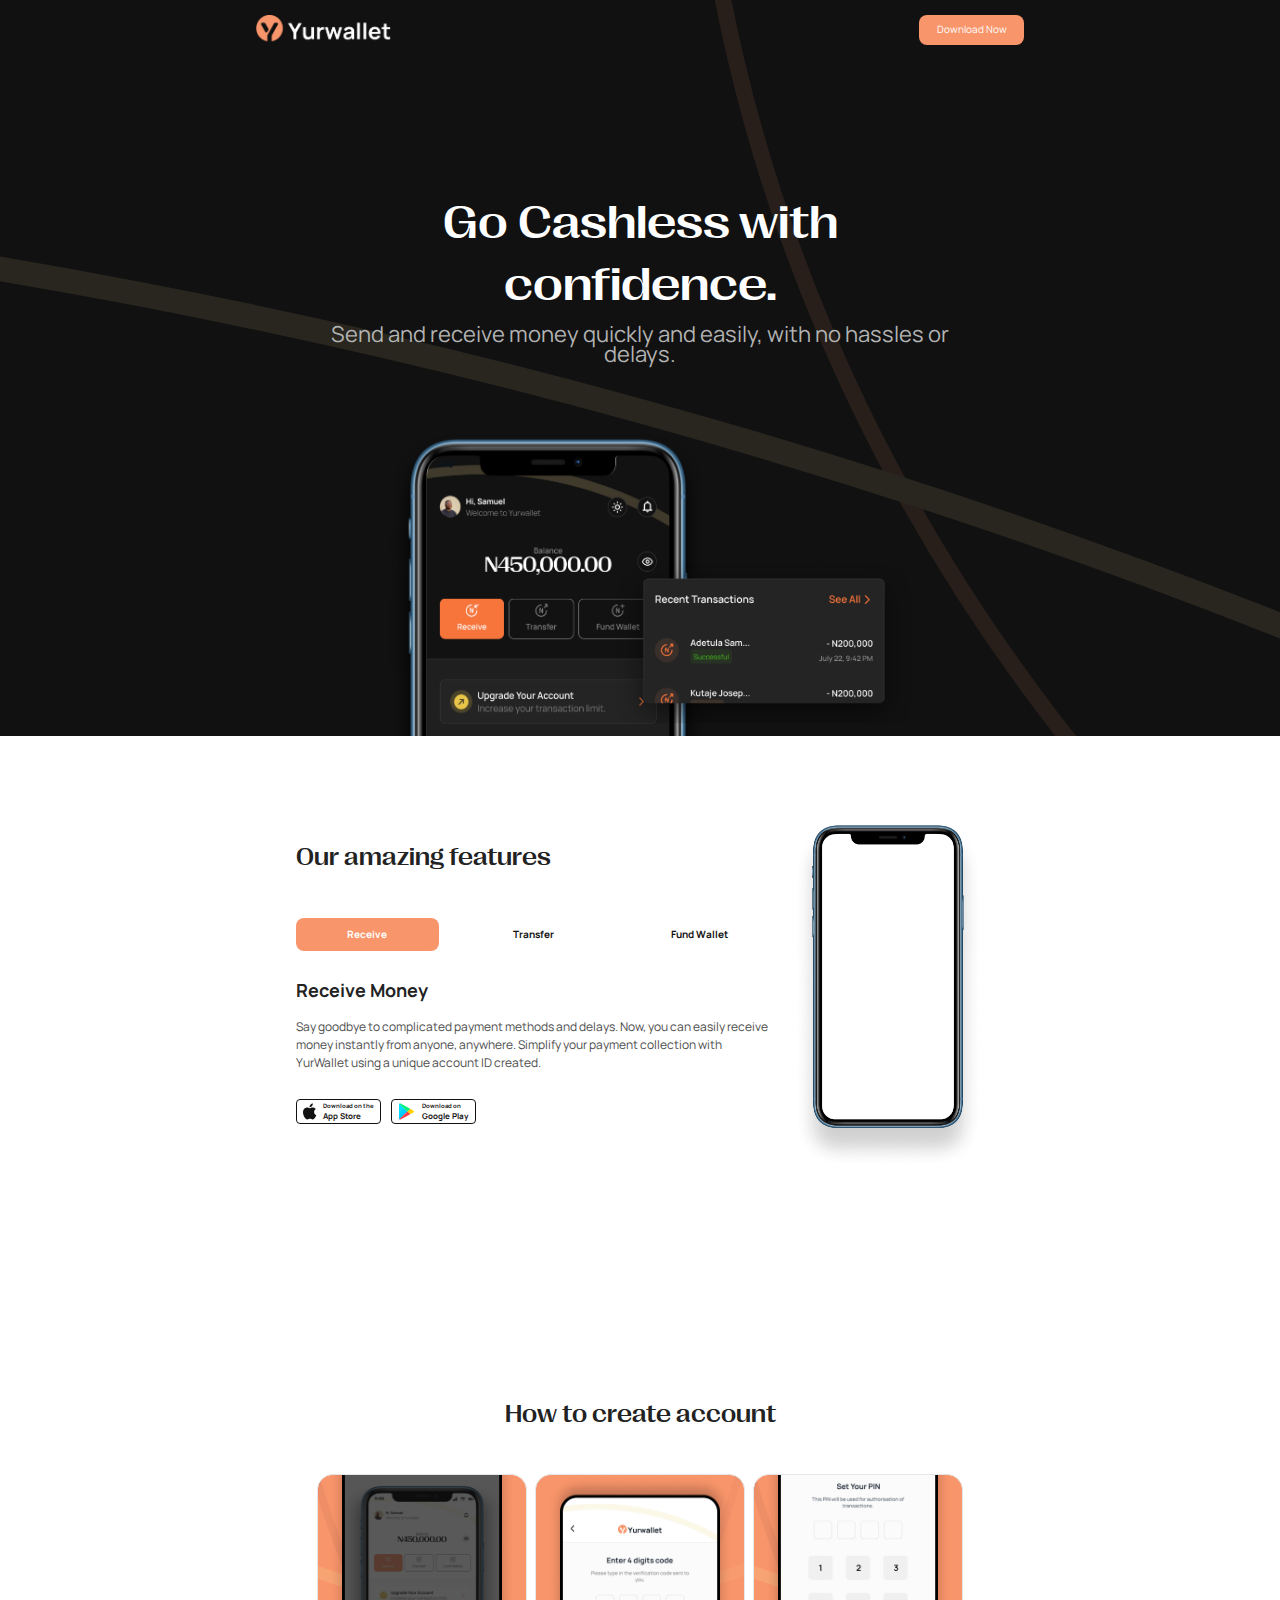
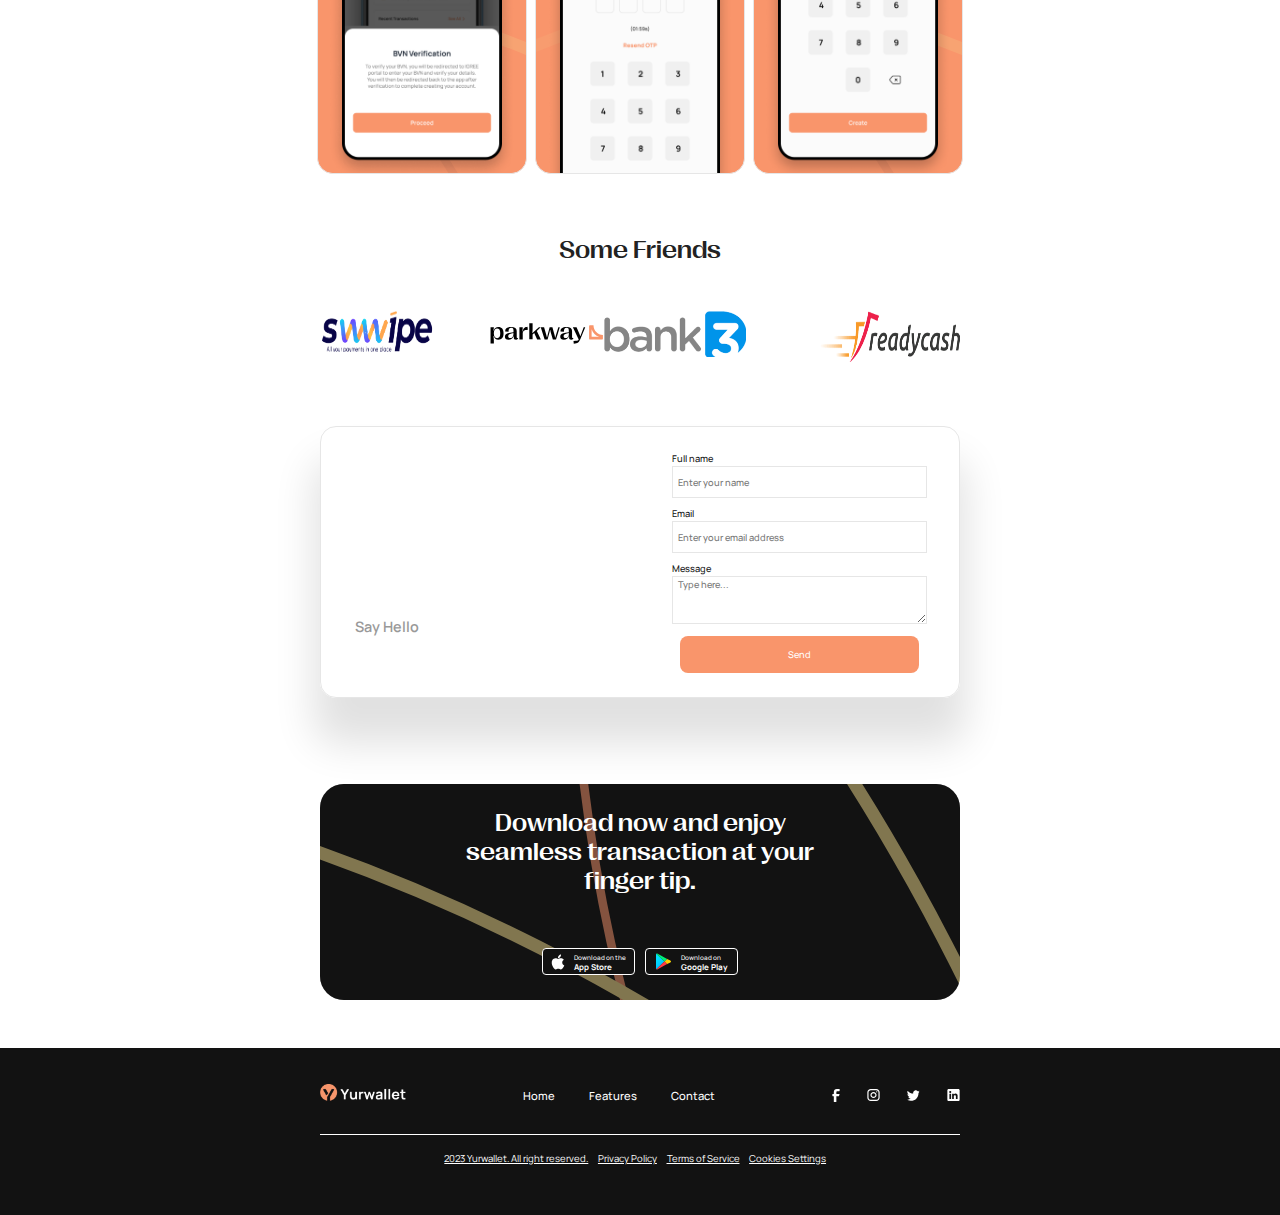
==== commit ec217ff3: "test7" ====
--- a/New folder/index.html
+++ b/New folder/index.html
@@ -11,7 +11,7 @@
 </head>
 <body>
     <nav id="mainNavbar" class="navbar navbar-dark navbar-expand-md py-0 px-3 fixed-top">
-        <img src="images\logo.svg" alt="" class="logo">
+        <img src="images\logo.png" alt="" class="logo">
         <button class="download">Download Now</button>
     </nav>
         <section class="hero">
@@ -81,12 +81,12 @@
             <h3>Some Friends</h3>
             <div class="companies">
                 <div class="comp">
-                    <img src="images\swipe.svg" alt="">
+                    <img src="images\swipe.png" alt="">
                     <img src="images\parkway.svg" alt="">
                 </div>
                 <div class="comp">
-                    <img src="images\bank3d.svg" alt="">
-                    <img src="images\readycash.svg" alt="">
+                    <img src="images\bank3d.png" alt="">
+                    <img src="images\readycash.png" alt="">
                 </div>
             </div>
         </section>
@@ -131,7 +131,7 @@
         
         <section class="footer">
             <div class="yurline">
-                <img src="images/logo.svg" alt="" class="logo2">
+                <img src="images/logo.png" alt="" class="logo2">
                 <div class="contact">
                     <a href="#">Home</a>
                     <a href="#">Features</a>
--- a/New folder/style.css
+++ b/New folder/style.css
@@ -187,7 +187,6 @@
 .btn:hover{
     background-color: #F9956B;
     color: #FFFFFF;
-    transition: .3s;
 }
 .clicked{
     background-color: #F9956B;
@@ -713,11 +712,11 @@
     margin-bottom: 1rem;
 }
 .logo2{
-    height: 1.875rem;
-    display: none;
+    height: 1.2rem;
+    margin-bottom: 4px;
 }
 .contact{
-    width: 13.5rem;
+    width: 12rem;
     height: 1.875rem;
     display: flex;
     flex-direction: row;
@@ -743,7 +742,7 @@
     font-family: 'Manrope', sans-serif;
     font-style: normal;
     font-weight: 500;
-    font-size: 0.85rem;
+    font-size: 0.7rem;
     line-height: 0.563rem;
     color: #FFFFFF;
 }
@@ -758,7 +757,7 @@
     font-family: 'Manrope', sans-serif;
     font-style: normal;
     font-weight: 400;
-    font-size: 0.7rem;
+    font-size: 0.6rem;
     line-height: 1rem;
     color: #FFFFFF;
     text-decoration: underline;
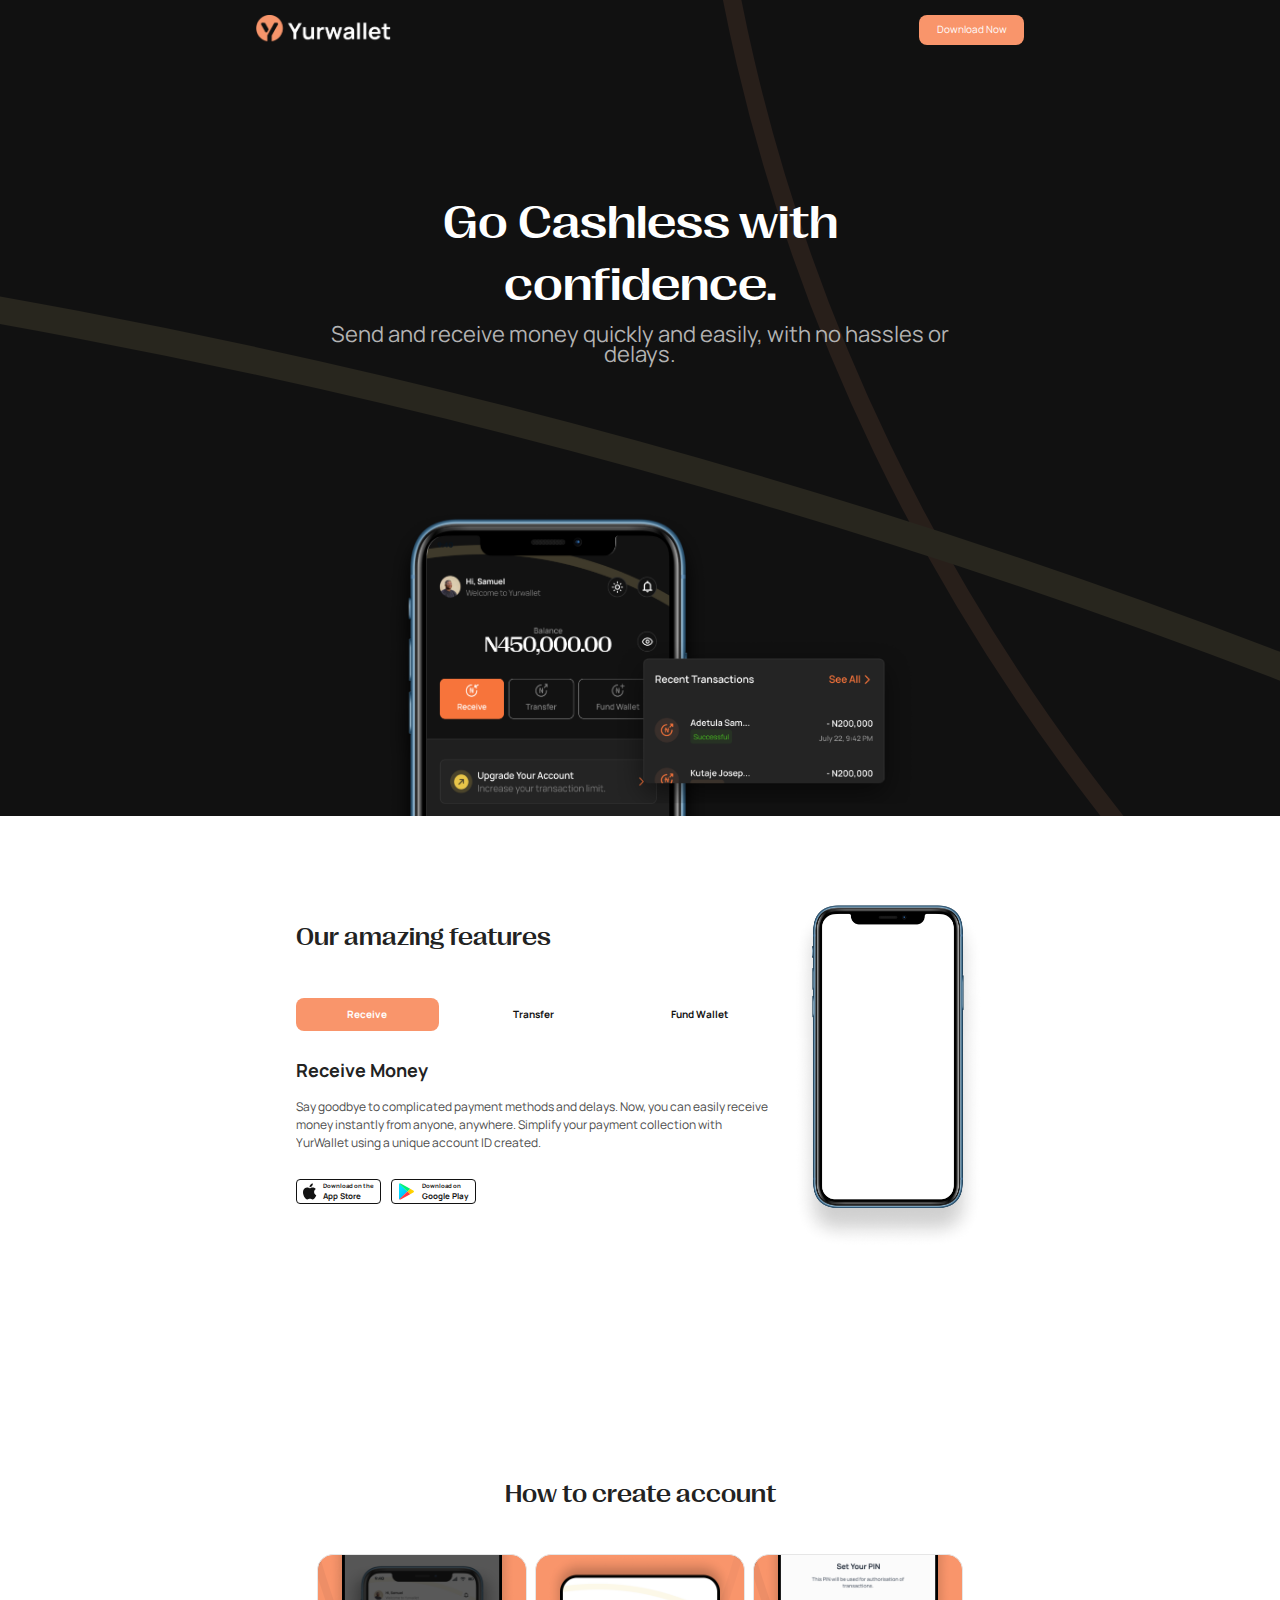
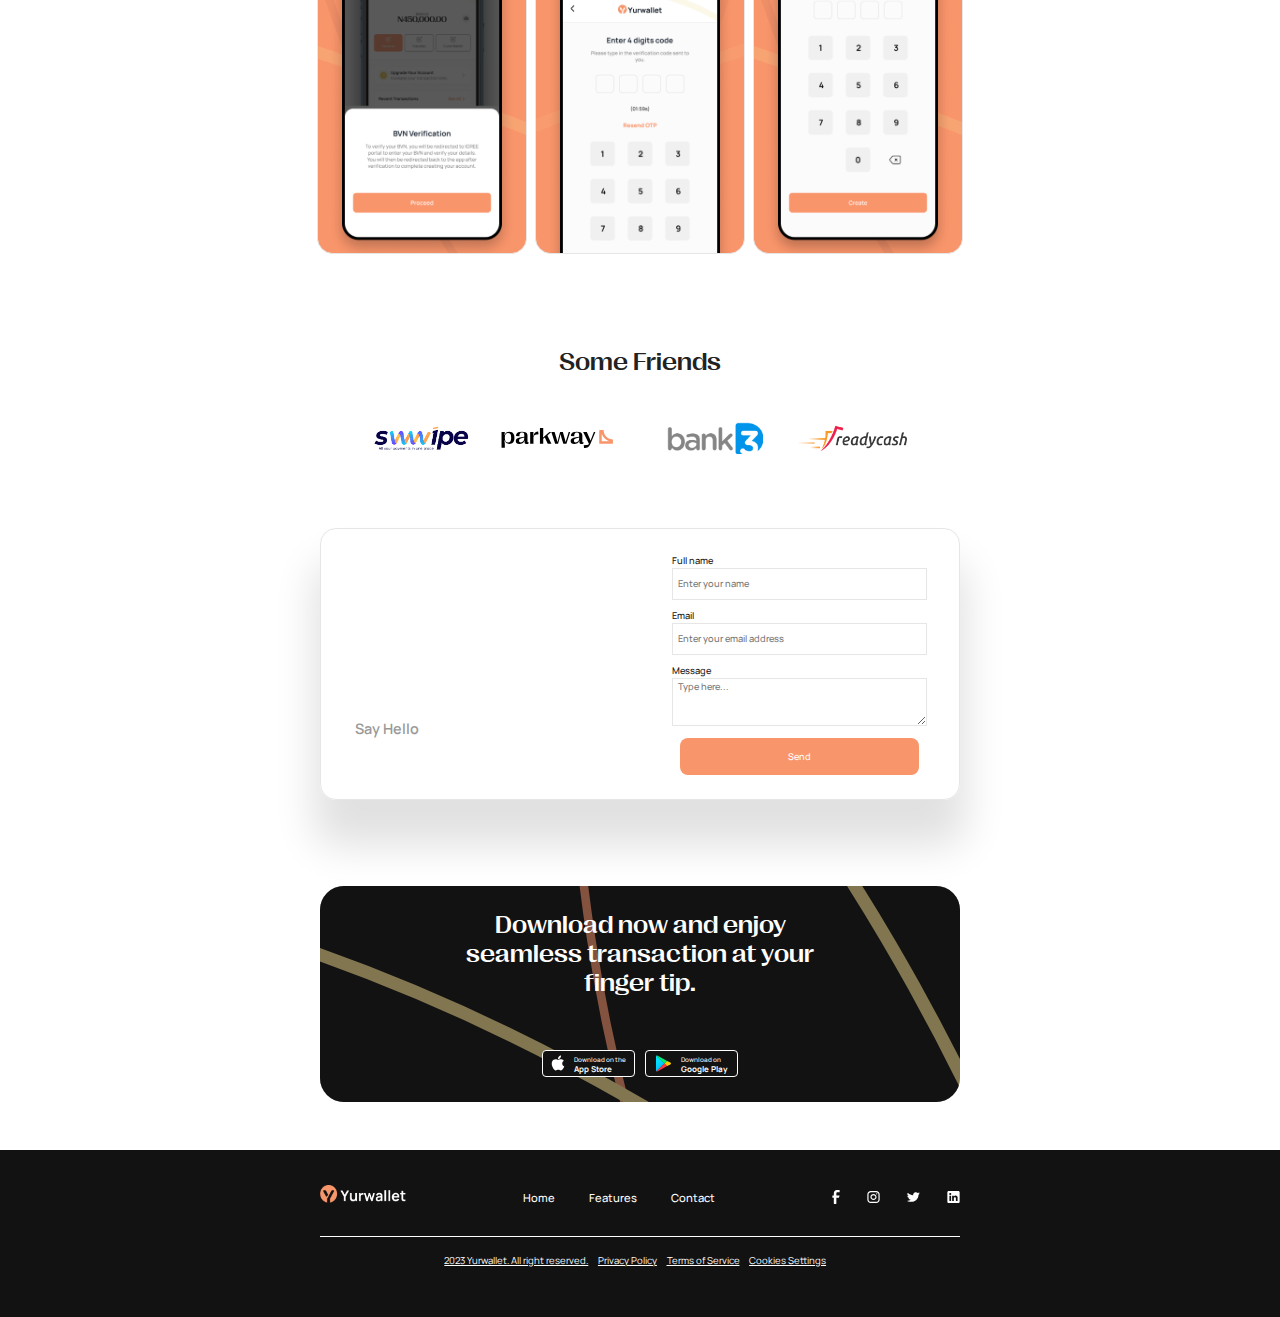
==== commit 596d9cb4: "test9" ====
--- a/New folder/index.html
+++ b/New folder/index.html
@@ -81,12 +81,12 @@
             <h3>Some Friends</h3>
             <div class="companies">
                 <div class="comp">
-                    <img src="images\swipe.png" alt="">
-                    <img src="images\parkway.svg" alt="">
+                    <img src="images\swipe.png" alt="" class="swipe">
+                    <img src="images\parkway.svg" alt="" class="pkw">
                 </div>
                 <div class="comp">
-                    <img src="images\bank3d.png" alt="">
-                    <img src="images\readycash.png" alt="">
+                    <img src="images\bank3d.png" alt="" class="bank3d">
+                    <img src="images\readycash.png" alt="" class="readycash">
                 </div>
             </div>
         </section>
--- a/New folder/style.css
+++ b/New folder/style.css
@@ -43,7 +43,7 @@
 
 .hero{
     width: 100%;
-    padding-top: 3rem;
+    padding-top: 10rem;
     display: flex;
     flex-direction: column;
     justify-content: center;
@@ -100,6 +100,7 @@
     height: 15rem;
     width: 100%;
     padding-left: 1.5rem;
+    margin-top: 5rem;
     display: flex;
     align-items: end;
     justify-content: center;
@@ -353,7 +354,7 @@
 .pinbox{
     width: 13.125rem;
     height: 18.75rem;
-    margin-bottom: 2rem;
+    margin-bottom: 4rem;
     background-color: #F9956B;
     border: 1px solid #E6E6E6;
     border-radius: 1rem;
@@ -478,15 +479,21 @@
 }
 .comp{
     display: flex;
+    flex-direction: row;
     justify-content: space-between;
-}
-.companies :nth-of-type(1){
-    margin-bottom: 5px;
-}
-.companies img{
-    width: 40%;
-}
-
+    align-items: center;
+    margin-bottom: 10px;
+
+}
+.swipe, .bank3d{
+    max-width: 6rem;
+}
+.pkw{
+    width: 7rem;
+}
+.readycash{
+    width: 7rem;
+}
 
 .ad-box{
     width: 100%;
@@ -806,6 +813,10 @@
         flex-direction: row;
         justify-content: space-evenly;
     }
+    .comp{
+        width: 15rem;
+        justify-content: space-between;
+    }
 
 
     .formbox{
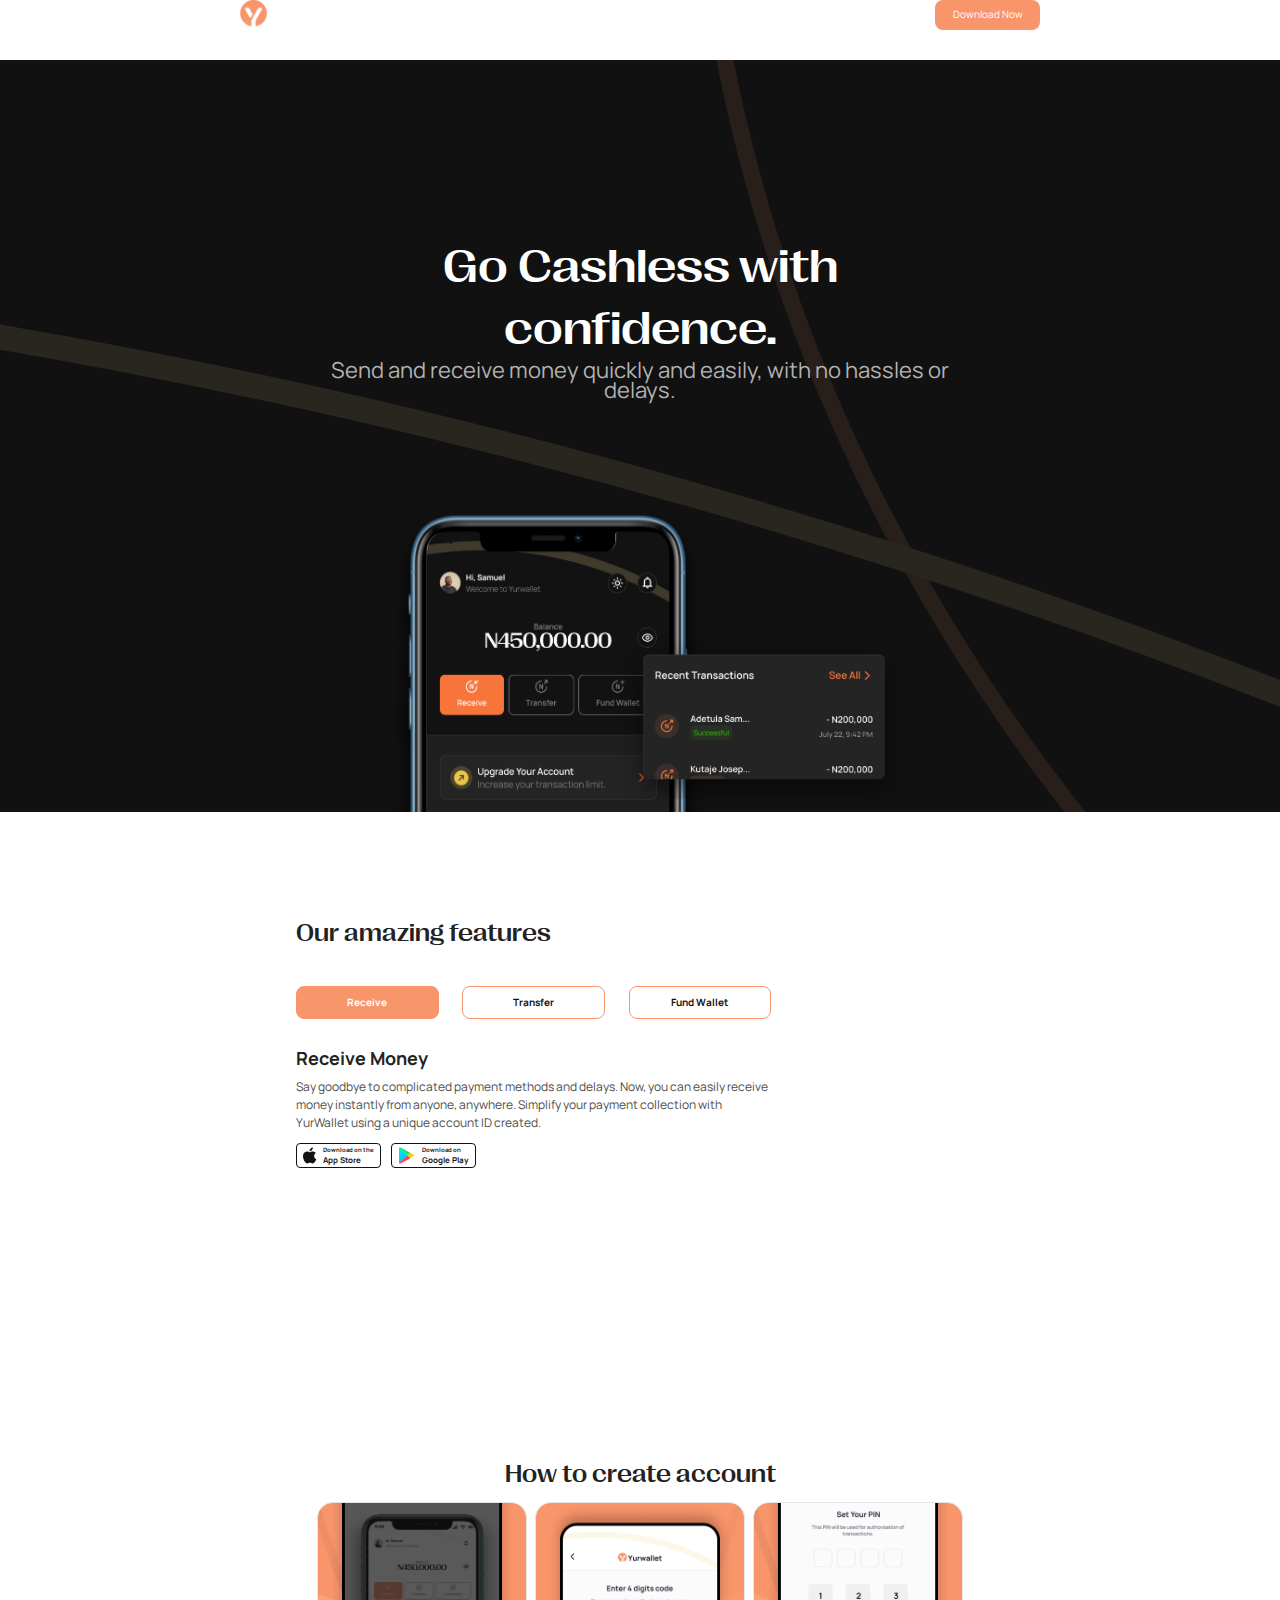
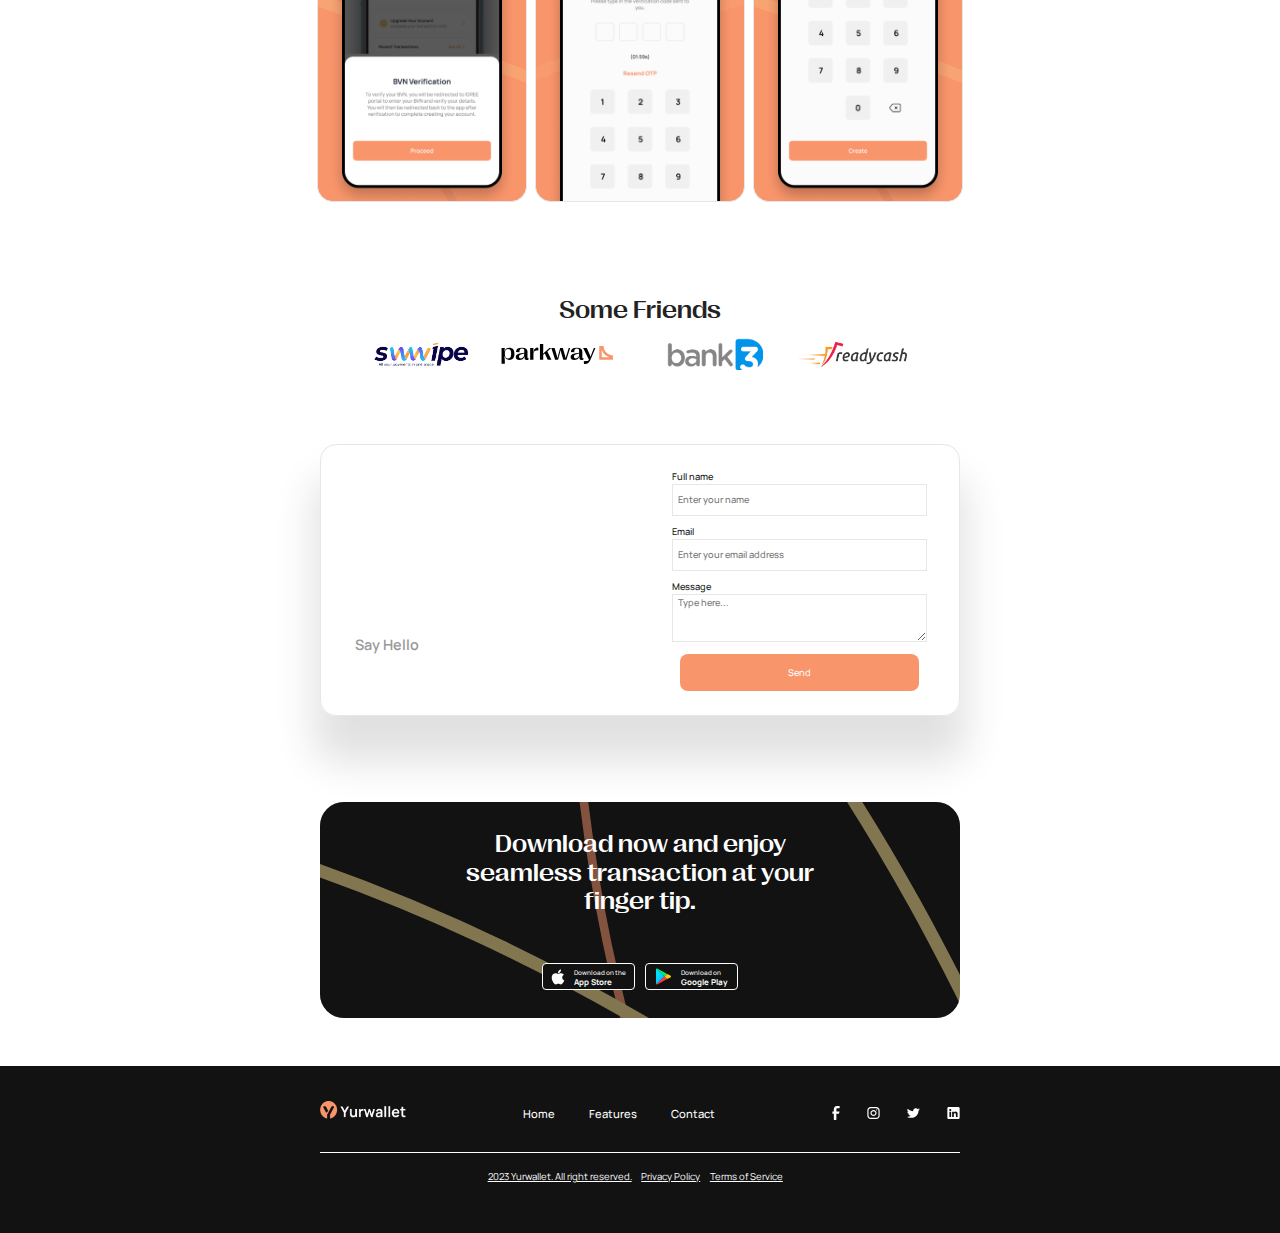
==== commit 5a212e88: "test10" ====
--- a/New folder/index.html
+++ b/New folder/index.html
@@ -6,13 +6,13 @@
     <meta name="viewport" content="width=device-width, initial-scale=1.0">
     <title>Yurwallet</title>
     <link href="https://fonts.googleapis.com/css2?family=Manrope:wght@400;500;600;700;800&family=Nunito:wght@200;300;400;500;700&family=Roboto:wght@100;400&display=swap" rel="stylesheet">
-    <link rel="stylesheet" href="https://cdn.jsdelivr.net/npm/bootstrap@5.3.0-alpha1/dist/css/bootstrap.min.css">
+    <!-- <link rel="stylesheet" href="https://cdn.jsdelivr.net/npm/bootstrap@5.3.0-alpha1/dist/css/bootstrap.min.css"> -->
     <link rel="stylesheet" href="style.css">
 </head>
 <body>
     <nav id="mainNavbar" class="navbar navbar-dark navbar-expand-md py-0 px-3 fixed-top">
         <img src="images\logo.png" alt="" class="logo">
-        <button class="download">Download Now</button>
+        <a href="#download-box"><button class="download">Download Now</button></a>
     </nav>
         <section class="hero">
             <div class="init-txt">
@@ -49,7 +49,7 @@
                 </div>
             </div>
             <div class="boxx">
-                <img src="images\iphone.png" alt="" class="iphone">
+                <img src="images\receive.png" alt="" class="iphone">
             </div>
         </section>
 
@@ -113,7 +113,7 @@
                     <button type="submit" id="submit">Send</button>
                 </form>
             </div>
-            <div class="download-box">
+            <div id="download-box" class="download-box">
                 <h3>Download now and enjoy <br>seamless transaction at your <br>finger tip.</h3>
                 <div class="apps2">
                     <div class="appstore2">
@@ -148,7 +148,6 @@
                 <a href="">2023 Yurwallet. All right reserved.</a>
                 <a href="">Privacy Policy</a>
                 <a href="">Terms of Service</a>
-                <a href="">Cookies Settings</a>
             </div>
         </section>
 
@@ -157,7 +156,7 @@
     <script src="https://code.jquery.com/jquery-3.3.1.slim.min.js" integrity="sha384-q8i/X+965DzO0rT7abK41JStQIAqVgRVzpbzo5smXKp4YfRvH+8abtTE1Pi6jizo"
     crossorigin="anonymous"></script>
     <script src="https://cdn.jsdelivr.net/npm/@popperjs/core@2.11.6/dist/umd/popper.min.js" integrity="sha384-oBqDVmMz9ATKxIep9tiCxS/Z9fNfEXiDAYTujMAeBAsjFuCZSmKbSSUnQlmh/jp3" crossorigin="anonymous"></script>
-    <script src="https://cdn.jsdelivr.net/npm/bootstrap@5.3.0-alpha1/dist/js/bootstrap.min.js" integrity="sha384-mQ93GR66B00ZXjt0YO5KlohRA5SY2XofN4zfuZxLkoj1gXtW8ANNCe9d5Y3eG5eD" crossorigin="anonymous"></script>
+    <!-- <script src="https://cdn.jsdelivr.net/npm/bootstrap@5.3.0-alpha1/dist/js/bootstrap.min.js" integrity="sha384-mQ93GR66B00ZXjt0YO5KlohRA5SY2XofN4zfuZxLkoj1gXtW8ANNCe9d5Y3eG5eD" crossorigin="anonymous"></script> -->
 
     <script src="script.js"></script>
 </body>
--- a/New folder/style.css
+++ b/New folder/style.css
@@ -177,7 +177,7 @@
     height: 2.063rem;
     color: #121212;
     background: none;
-    border: none;
+    border: 1px solid #F9956B;
     border-radius: 0.5rem;
     font-family: "Manrope", sans-serif;
     font-style: normal;
@@ -296,7 +296,7 @@
     background: #FFFFFF;
 }
 .more-details h3{
-    margin-bottom: 3rem;
+    margin-bottom: 1rem;
     font-family: myFont;
     font-style: normal;
     font-weight: 500;
@@ -310,6 +310,7 @@
     display: flex;
     flex-direction: column;
     justify-content: center;
+    margin-bottom: 2rem;
 }
 .bvnbox{
     width: 13.125rem;
@@ -875,11 +876,11 @@
     }
 
     .hero{
-        padding-top: 10em;
+        padding-top: 9em;
     }
     .init-txt{
         height: 15rem;
-        margin-bottom: 6em;
+        margin-bottom: 3em;
         width: 40rem;
     }
     .init-txt h3{
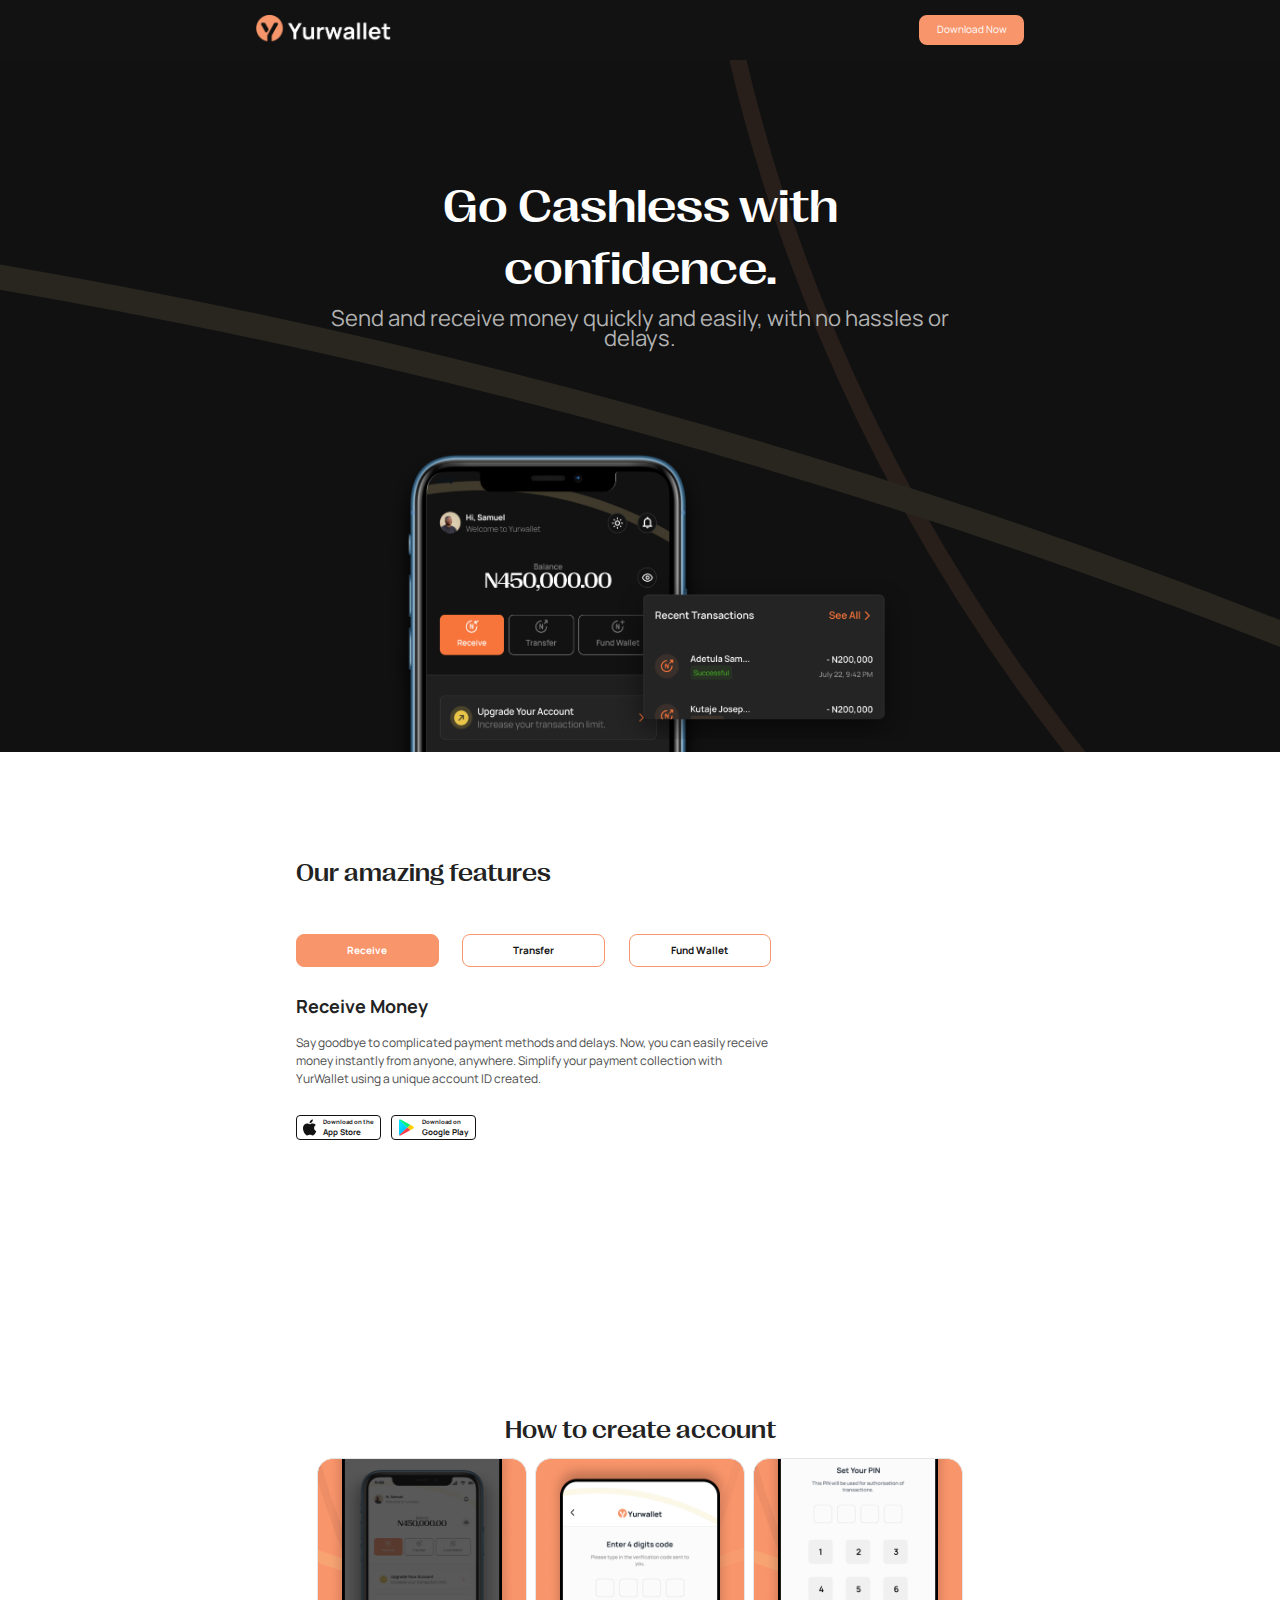
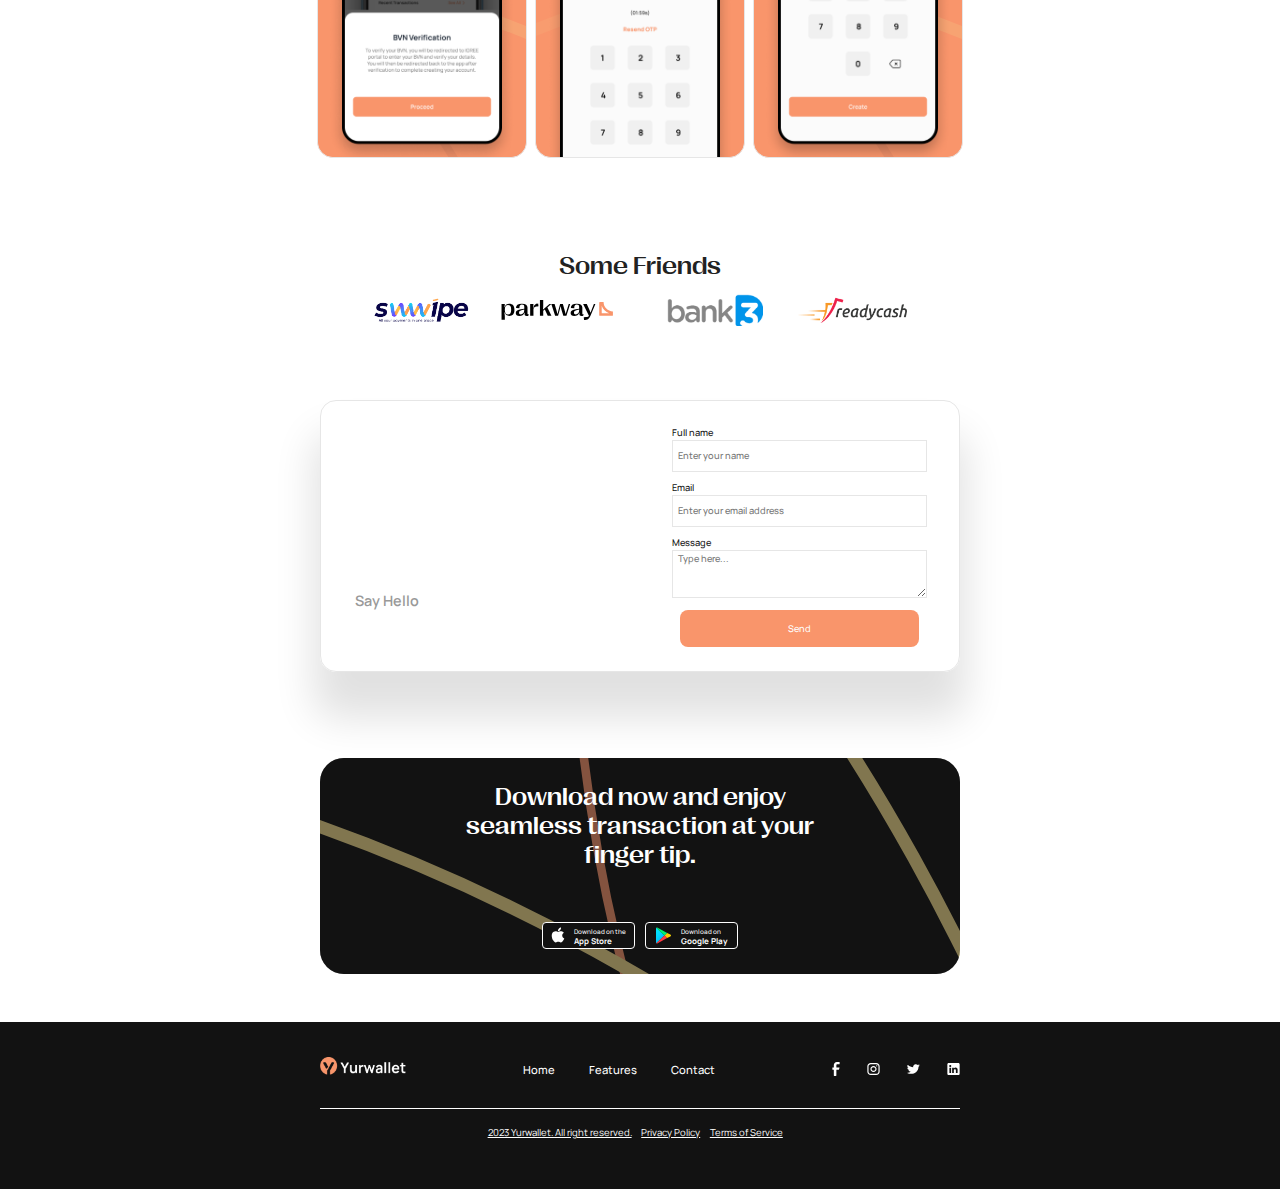
==== commit 6258940c: "test11" ====
--- a/New folder/index.html
+++ b/New folder/index.html
@@ -6,7 +6,7 @@
     <meta name="viewport" content="width=device-width, initial-scale=1.0">
     <title>Yurwallet</title>
     <link href="https://fonts.googleapis.com/css2?family=Manrope:wght@400;500;600;700;800&family=Nunito:wght@200;300;400;500;700&family=Roboto:wght@100;400&display=swap" rel="stylesheet">
-    <!-- <link rel="stylesheet" href="https://cdn.jsdelivr.net/npm/bootstrap@5.3.0-alpha1/dist/css/bootstrap.min.css"> -->
+    <link rel="stylesheet" href="https://cdn.jsdelivr.net/npm/bootstrap@5.3.0-alpha1/dist/css/bootstrap.min.css">
     <link rel="stylesheet" href="style.css">
 </head>
 <body>
@@ -152,12 +152,6 @@
         </section>
 
 
-
-    <script src="https://code.jquery.com/jquery-3.3.1.slim.min.js" integrity="sha384-q8i/X+965DzO0rT7abK41JStQIAqVgRVzpbzo5smXKp4YfRvH+8abtTE1Pi6jizo"
-    crossorigin="anonymous"></script>
-    <script src="https://cdn.jsdelivr.net/npm/@popperjs/core@2.11.6/dist/umd/popper.min.js" integrity="sha384-oBqDVmMz9ATKxIep9tiCxS/Z9fNfEXiDAYTujMAeBAsjFuCZSmKbSSUnQlmh/jp3" crossorigin="anonymous"></script>
-    <!-- <script src="https://cdn.jsdelivr.net/npm/bootstrap@5.3.0-alpha1/dist/js/bootstrap.min.js" integrity="sha384-mQ93GR66B00ZXjt0YO5KlohRA5SY2XofN4zfuZxLkoj1gXtW8ANNCe9d5Y3eG5eD" crossorigin="anonymous"></script> -->
-
     <script src="script.js"></script>
 </body>
 </html>--- a/New folder/style.css
+++ b/New folder/style.css
@@ -19,10 +19,11 @@
     height: 60px;
     display: flex;
     justify-content: space-between;
-}
-.navbar.scrolled {
     background:#121212;
 }
+/* .navbar.scrolled {
+    background:#121212;
+} */
 .logo{
     height: 1.875rem;
 }
